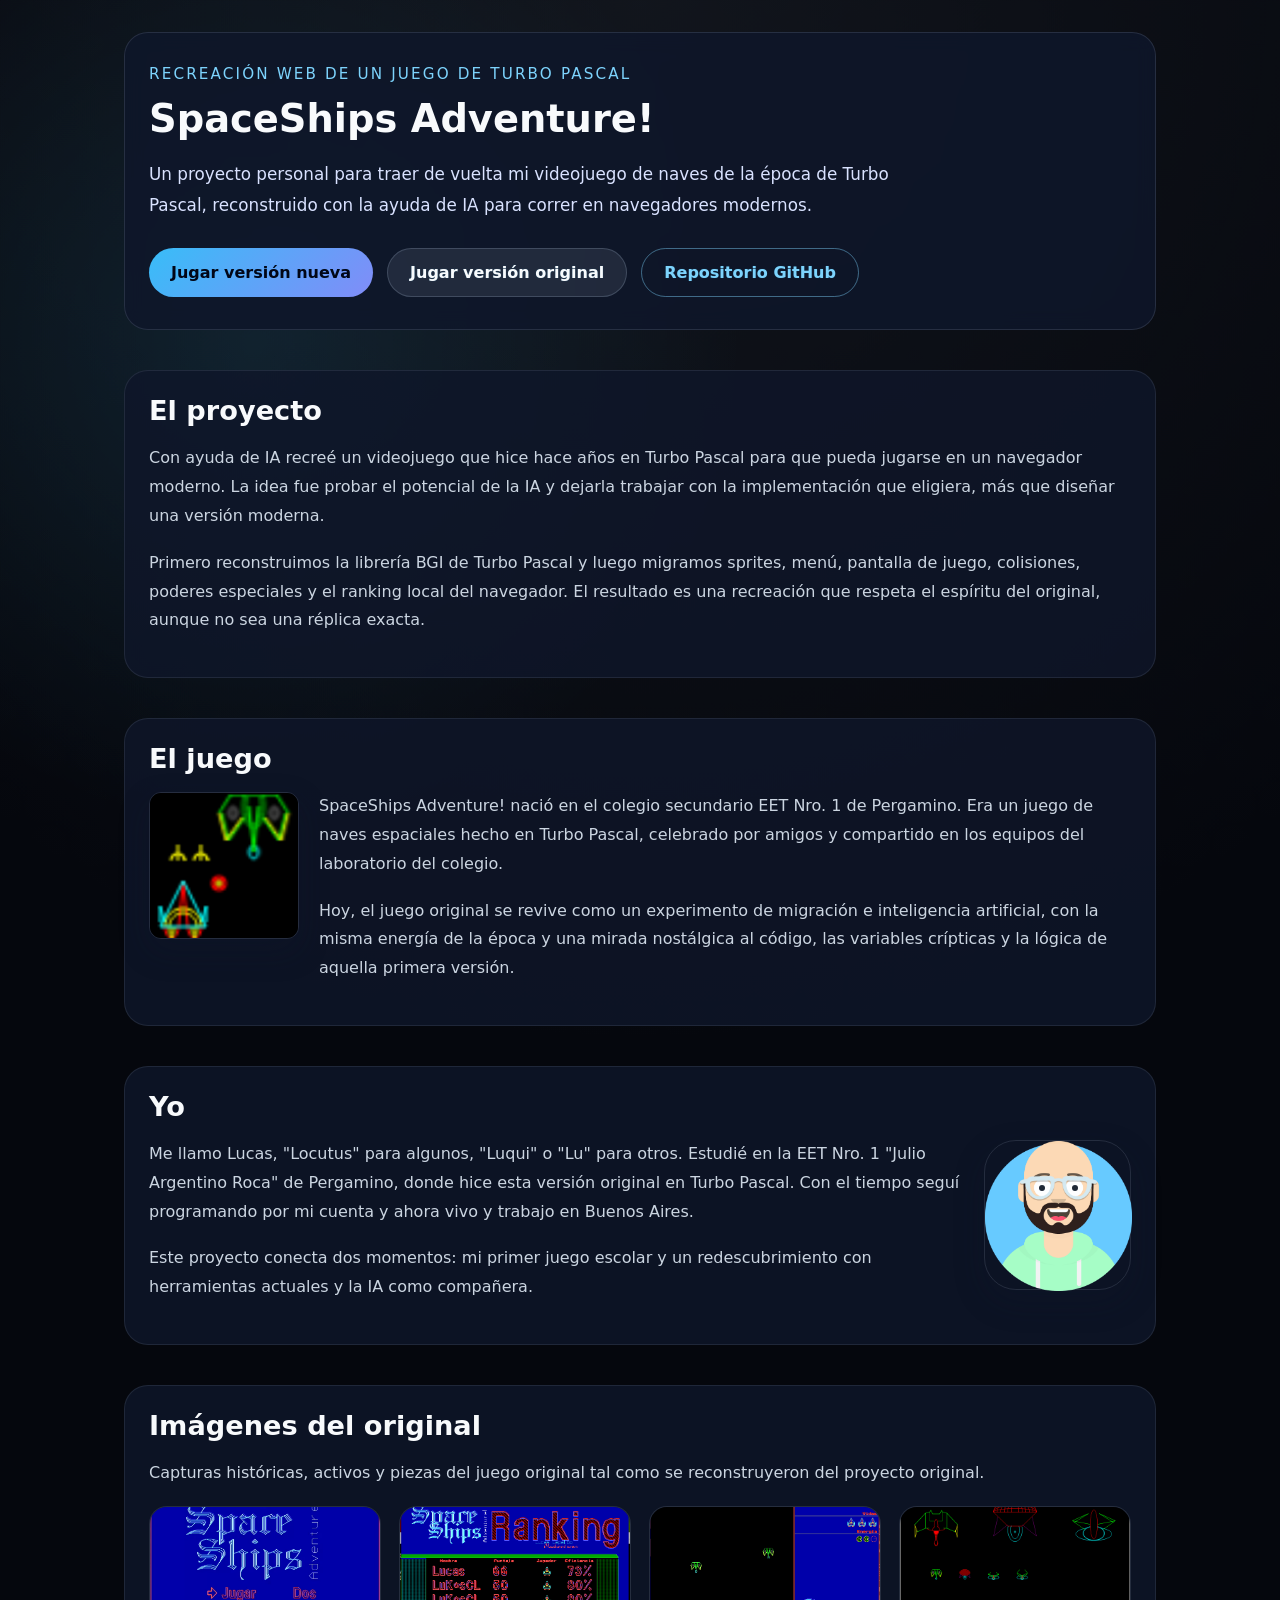
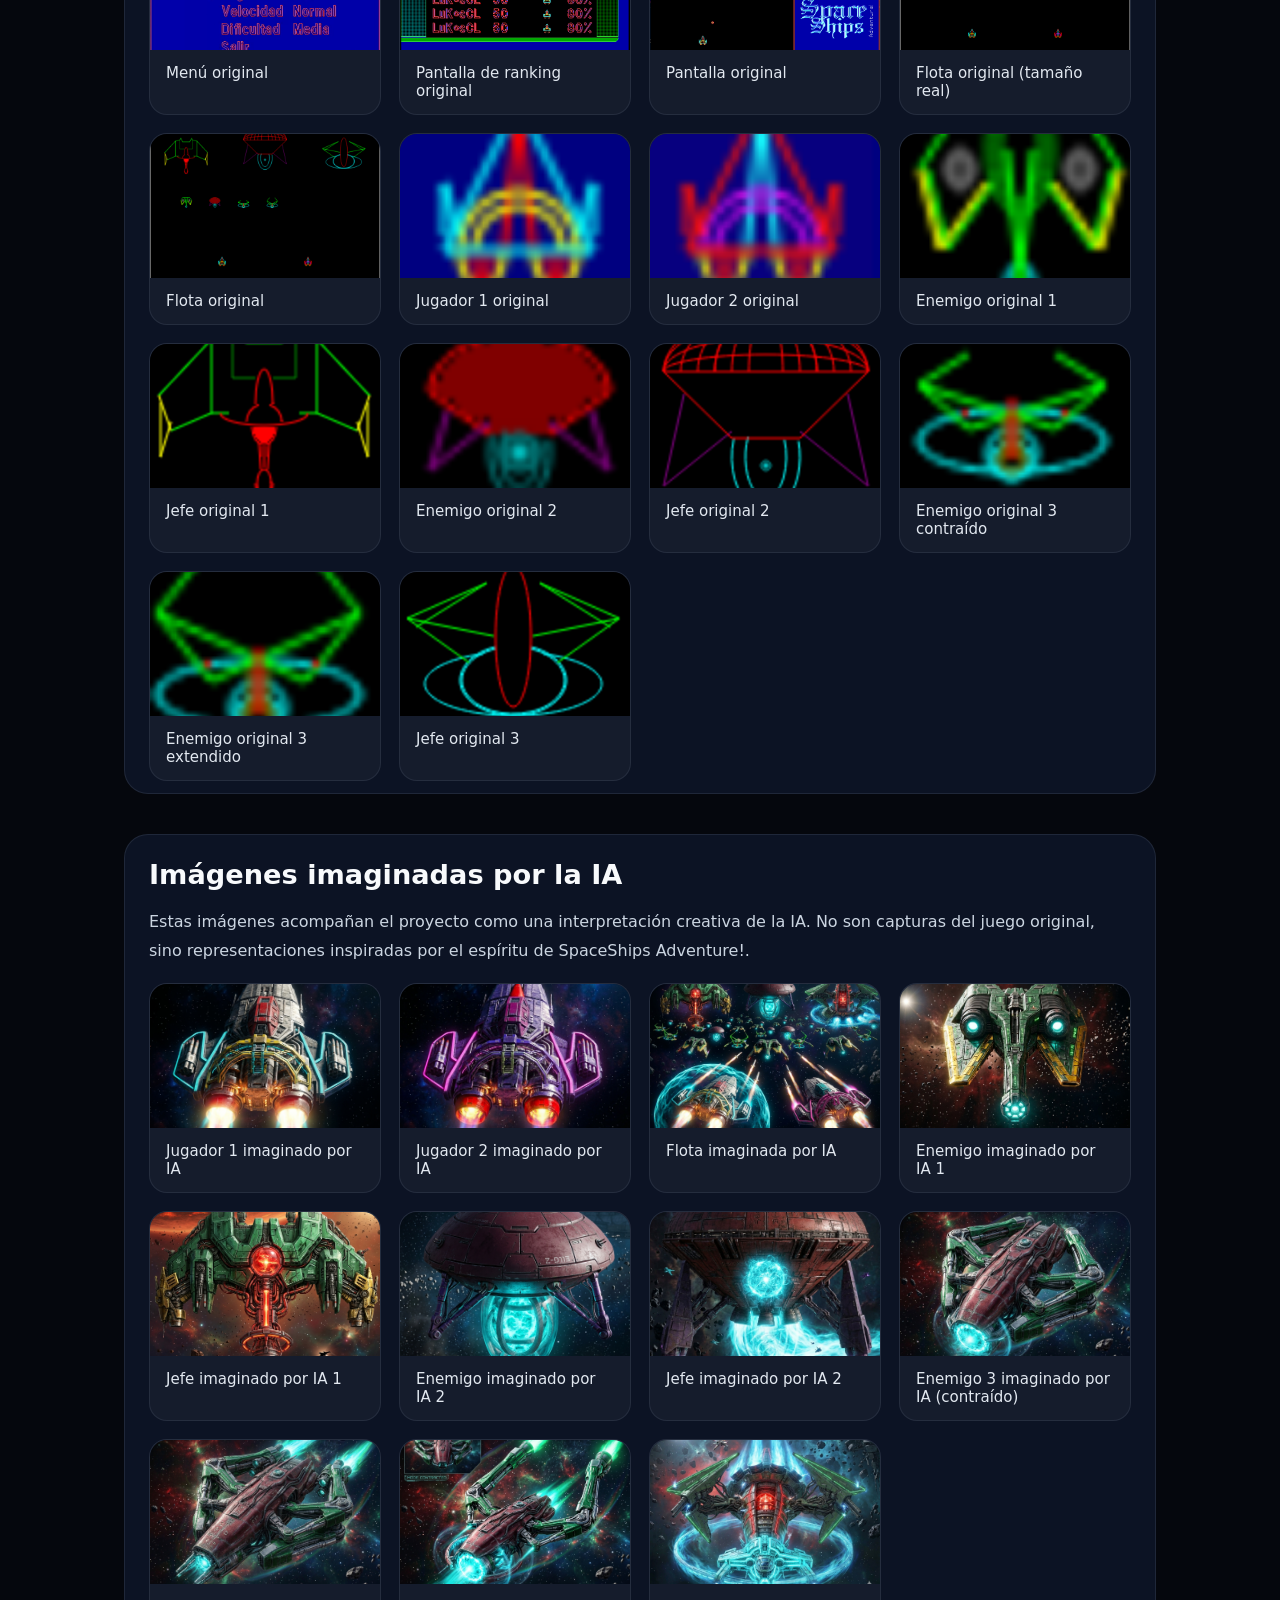
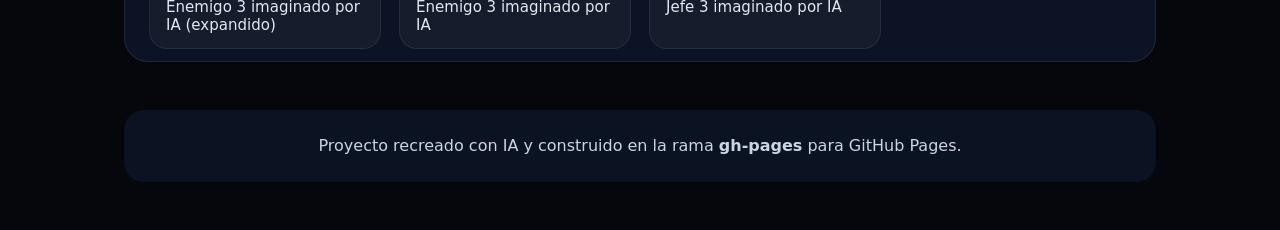
==== index.html @ 3a96caa3 "Agregué una imagen "el-juego.png". Muestrala junto a la sección "El juego" de la página, con templat" ====
<!DOCTYPE html>
<html lang="es">
<head>
  <meta charset="UTF-8">
  <meta name="viewport" content="width=device-width, initial-scale=1.0">
  <title>SpaceShips Adventure! — Proyecto recreado con IA</title>
  <link rel="icon" type="image/x-icon" href="favicon.ico">
  <link rel="stylesheet" href="site.css">
</head>
<body>
  <div class="page-shell">
    <header class="hero">
      <p class="eyebrow">Recreación web de un juego de Turbo Pascal</p>
      <h1>SpaceShips Adventure!</h1>
      <p class="lede">Un proyecto personal para traer de vuelta mi videojuego de naves de la época de Turbo Pascal, reconstruido con la ayuda de IA para correr en navegadores modernos.</p>
      <div class="actions">
        <a class="button primary" href="game.html">Jugar versión nueva</a>
        <a class="button secondary" href="original.html">Jugar versión original</a>
        <a class="button outline" href="https://github.com/lcapalbo/spaceships" target="_blank" rel="noreferrer">Repositorio GitHub</a>
      </div>
    </header>

    <main>
      <section>
        <h2>El proyecto</h2>
        <p>Con ayuda de IA recreé un videojuego que hice hace años en Turbo Pascal para que pueda jugarse en un navegador moderno. La idea fue probar el potencial de la IA y dejarla trabajar con la implementación que eligiera, más que diseñar una versión moderna.</p>
        <p>Primero reconstruimos la librería BGI de Turbo Pascal y luego migramos sprites, menú, pantalla de juego, colisiones, poderes especiales y el ranking local del navegador. El resultado es una recreación que respeta el espíritu del original, aunque no sea una réplica exacta.</p>
      </section>

      <section class="the-game-section">
        <h2>El juego</h2>
        <div class="game-inner">
          <div class="game-image-wrapper" role="img" aria-label="Imagen del juego">
            <img class="game-image" src="el-juego.png" alt="Imagen del juego SpaceShips Adventure!">
          </div>
          <div>
            <p>SpaceShips Adventure! nació en el colegio secundario EET Nro. 1 de Pergamino. Era un juego de naves espaciales hecho en Turbo Pascal, celebrado por amigos y compartido en los equipos del laboratorio del colegio.</p>
            <p>Hoy, el juego original se revive como un experimento de migración e inteligencia artificial, con la misma energía de la época y una mirada nostálgica al código, las variables crípticas y la lógica de aquella primera versión.</p>
          </div>
        </div>
      </section>

      <section class="about-me-section">
        <h2>Yo</h2>
        <div class="about-me-inner">
          <div>
            <p>Me llamo Lucas, "Locutus" para algunos, "Luqui" o "Lu" para otros. Estudié en la EET Nro. 1 "Julio Argentino Roca" de Pergamino, donde hice esta versión original en Turbo Pascal. Con el tiempo seguí programando por mi cuenta y ahora vivo y trabajo en Buenos Aires.</p>
            <p>Este proyecto conecta dos momentos: mi primer juego escolar y un redescubrimiento con herramientas actuales y la IA como compañera.</p>
          </div>
          <div class="about-me-avatar-wrapper" role="img" aria-label="Avatar de Lucas">
            <img class="about-me-avatar" src="my-avataaars.png" alt="Avatar de Lucas">
            <div class="avatar-eye left-eye"><span class="avatar-pupil"></span></div>
            <div class="avatar-eye right-eye"><span class="avatar-pupil"></span></div>
          </div>
        </div>
      </section>

      <section class="gallery-section">
        <h2>Imágenes del original</h2>
        <p>Capturas históricas, activos y piezas del juego original tal como se reconstruyeron del proyecto original.</p>
        <div class="gallery">
          <figure>
            <img src="original_art/000%20menu.png" alt="Menú original">
            <figcaption>Menú original</figcaption>
          </figure>
          <figure>
            <img src="original_art/000%20ranking.png" alt="Ranking original">
            <figcaption>Pantalla de ranking original</figcaption>
          </figure>
          <figure>
            <img src="original_art/000%20screen1.png" alt="Pantalla original">
            <figcaption>Pantalla original</figcaption>
          </figure>
          <figure>
            <img src="original_art/010%20all-ships-original-size.png" alt="Flota original tamaño real">
            <figcaption>Flota original (tamaño real)</figcaption>
          </figure>
          <figure>
            <img src="original_art/011%20all-ships.png" alt="Flota original">
            <figcaption>Flota original</figcaption>
          </figure>
          <figure>
            <img src="original_art/020%20player1.png" alt="Jugador 1 original">
            <figcaption>Jugador 1 original</figcaption>
          </figure>
          <figure>
            <img src="original_art/030%20player2.png" alt="Jugador 2 original">
            <figcaption>Jugador 2 original</figcaption>
          </figure>
          <figure>
            <img src="original_art/040%20enemy1.png" alt="Enemigo original 1">
            <figcaption>Enemigo original 1</figcaption>
          </figure>
          <figure>
            <img src="original_art/050%20enemy-boss1.png" alt="Jefe original 1">
            <figcaption>Jefe original 1</figcaption>
          </figure>
          <figure>
            <img src="original_art/060%20enemy2.png" alt="Enemigo original 2">
            <figcaption>Enemigo original 2</figcaption>
          </figure>
          <figure>
            <img src="original_art/070%20enemy-boss2.png" alt="Jefe original 2">
            <figcaption>Jefe original 2</figcaption>
          </figure>
          <figure>
            <img src="original_art/080%20enemy3-collapsed.png" alt="Enemigo original 3 contraído">
            <figcaption>Enemigo original 3 contraído</figcaption>
          </figure>
          <figure>
            <img src="original_art/090%20enemy3-extended.png" alt="Enemigo original 3 extendido">
            <figcaption>Enemigo original 3 extendido</figcaption>
          </figure>
          <figure>
            <img src="original_art/100%20enemy-boss3.png" alt="Jefe original 3">
            <figcaption>Jefe original 3</figcaption>
          </figure>
        </div>
      </section>

      <section class="gallery-section">
        <h2>Imágenes imaginadas por la IA</h2>
        <p>Estas imágenes acompañan el proyecto como una interpretación creativa de la IA. No son capturas del juego original, sino representaciones inspiradas por el espíritu de SpaceShips Adventure!.</p>
        <div class="gallery">
          <figure>
            <img src="new_art/010%20player1.png" alt="Jugador 1 imaginado por IA">
            <figcaption>Jugador 1 imaginado por IA</figcaption>
          </figure>
          <figure>
            <img src="new_art/020%20player2.png" alt="Jugador 2 imaginado por IA">
            <figcaption>Jugador 2 imaginado por IA</figcaption>
          </figure>
          <figure>
            <img src="new_art/100%20flota.png" alt="Flota imaginada por IA">
            <figcaption>Flota imaginada por IA</figcaption>
          </figure>
          <figure>
            <img src="new_art/030%20enemy1.png" alt="Enemigo imaginado por IA 1">
            <figcaption>Enemigo imaginado por IA 1</figcaption>
          </figure>
          <figure>
            <img src="new_art/040%20enemy-boss-1.png" alt="Jefe imaginado por IA 1">
            <figcaption>Jefe imaginado por IA 1</figcaption>
          </figure>
          <figure>
            <img src="new_art/050%20enemy2.png" alt="Enemigo imaginado por IA 2">
            <figcaption>Enemigo imaginado por IA 2</figcaption>
          </figure>
          <figure>
            <img src="new_art/060%20enemy-boss-2.png" alt="Jefe imaginado por IA 2">
            <figcaption>Jefe imaginado por IA 2</figcaption>
          </figure>
          <figure>
            <img src="new_art/070%20enemy3-contracted.png" alt="Enemigo 3 imaginado por IA (contraído)">
            <figcaption>Enemigo 3 imaginado por IA (contraído)</figcaption>
          </figure>
          <figure>
            <img src="new_art/071%20enemy3-expanded.png" alt="Enemigo 3 imaginado por IA (expandido)">
            <figcaption>Enemigo 3 imaginado por IA (expandido)</figcaption>
          </figure>
          <figure>
            <img src="new_art/072%20enemy3.png" alt="Enemigo 3 imaginado por IA">
            <figcaption>Enemigo 3 imaginado por IA</figcaption>
          </figure>
          <figure>
            <img src="new_art/080%20enemy-boss-3.png" alt="Jefe 3 imaginado por IA">
            <figcaption>Jefe 3 imaginado por IA</figcaption>
          </figure>
        </div>
      </section>
    </main>

    <footer>
      <p>Proyecto recreado con IA y construido en la rama <strong>gh-pages</strong> para GitHub Pages.</p>
    </footer>
  </div>

  <div id="imagePopupOverlay" class="image-popup-overlay hidden" hidden>
    <div class="image-popup-content">
      <button id="imagePopupClose" class="image-popup-close" aria-label="Cerrar imagen">×</button>
      <img id="imagePopupImg" class="image-popup-img" src="" alt="">
      <p id="imagePopupCaption" class="image-popup-caption"></p>
    </div>
  </div>

  <script>
    document.addEventListener('DOMContentLoaded', function () {
      const overlay = document.getElementById('imagePopupOverlay');
      const popupImg = document.getElementById('imagePopupImg');
      const caption = document.getElementById('imagePopupCaption');
      const closeBtn = document.getElementById('imagePopupClose');

      function openImage(src, alt) {
        popupImg.src = src;
        popupImg.alt = alt;
        caption.textContent = alt || '';
        overlay.hidden = false;
        overlay.classList.remove('hidden');
      }

      function closeImage() {
        overlay.hidden = true;
        overlay.classList.add('hidden');
        popupImg.src = '';
      }

      document.querySelectorAll('.gallery figure img').forEach((img) => {
        img.addEventListener('click', () => openImage(img.src, img.alt));
      });

      overlay.addEventListener('click', (event) => {
        if (event.target === overlay || event.target === closeBtn) {
          closeImage();
        }
      });

      document.addEventListener('keydown', (event) => {
        if (event.key === 'Escape' && !overlay.hidden) {
          closeImage();
        }
      });

      const avatarWrapper = document.querySelector('.about-me-avatar-wrapper');
      const pupils = document.querySelectorAll('.avatar-pupil');

      if (avatarWrapper && pupils.length === 2) {
        const maxOffset = 6;

        document.addEventListener('mousemove', (event) => {
          const rect = avatarWrapper.getBoundingClientRect();
          const centerX = rect.left + rect.width / 2;
          const centerY = rect.top + rect.height / 2;
          const deltaX = event.clientX - centerX;
          const deltaY = event.clientY - centerY;
          const angle = Math.atan2(deltaY, deltaX);
          const distance = Math.min(maxOffset, Math.hypot(deltaX, deltaY) / 12);
          const offsetX = Math.cos(angle) * distance;
          const offsetY = Math.sin(angle) * distance;

          pupils.forEach((pupil) => {
            pupil.style.transform = `translate(${offsetX}px, ${offsetY}px)`;
          });
        });
      }
    });
  </script>
</body>
</html>
---- site.css ----
/* Estilos del sitio principal */
:root {
  color-scheme: dark;
  font-family: Inter, system-ui, -apple-system, BlinkMacSystemFont, "Segoe UI", sans-serif;
  background: #07090f;
  color: #eef2ff;
}

* {
  box-sizing: border-box;
}

body {
  margin: 0;
  min-height: 100vh;
  background: radial-gradient(circle at top, rgba(75, 85, 99, 0.18), transparent 30%),
              radial-gradient(circle at 20% 10%, rgba(56, 189, 248, 0.12), transparent 15%),
              #05070d;
  color: #f8fafc;
}

.page-shell {
  max-width: 1080px;
  margin: 0 auto;
  padding: 32px 24px 48px;
}

.hero {
  padding: 32px 24px;
  border: 1px solid rgba(148, 163, 184, 0.18);
  border-radius: 24px;
  background: rgba(15, 23, 42, 0.86);
  backdrop-filter: blur(10px);
}

.hero.small {
  padding: 24px;
}

.eyebrow {
  margin: 0 0 16px;
  font-size: 0.95rem;
  color: #7dd3fc;
  letter-spacing: 0.14em;
  text-transform: uppercase;
}

h1 {
  margin: 0;
  font-size: clamp(2.4rem, 2.2vw, 3.6rem);
  line-height: 1.03;
}

.lede {
  max-width: 760px;
  margin: 20px 0 0;
  font-size: 1.05rem;
  line-height: 1.9;
  color: #d9e2ff;
}

a {
  color: #38bdf8;
  font-weight: 600;
  text-decoration: underline;
  text-underline-offset: 4px;
  text-decoration-thickness: 2px;
  text-shadow: 0 0 1px rgba(56, 189, 248, 0.35);
  transition: color 0.18s ease, text-shadow 0.18s ease, transform 0.18s ease;
}

a:hover,
button:hover a,
.button:hover {
  color: #7dd3fc;
  text-shadow: 0 0 12px rgba(56, 189, 248, 0.4);
  transform: translateY(-1px);
}

.actions {
  display: flex;
  flex-wrap: wrap;
  gap: 14px;
  margin-top: 26px;
}

.button {
  display: inline-flex;
  align-items: center;
  justify-content: center;
  padding: 14px 22px;
  border-radius: 999px;
  text-decoration: none;
  font-weight: 600;
  transition: transform 0.18s ease, background-color 0.18s ease, color 0.18s ease;
}

.w-full {
  width: 100%;
}

.button:hover {
  transform: translateY(-1px);
}

.primary {
  background: linear-gradient(135deg, #38bdf8, #818cf8);
  color: #020617;
}

.secondary {
  background: rgba(148, 163, 184, 0.14);
  color: #f8fafc;
  border: 1px solid rgba(148, 163, 184, 0.28);
}

.outline {
  background: transparent;
  color: #7dd3fc;
  border: 1px solid rgba(125, 211, 252, 0.45);
}

.button.small {
  padding: 10px 16px;
  font-size: 0.9rem;
}

main {
  margin-top: 40px;
}

section {
  margin-top: 40px;
  padding: 24px;
  border-radius: 24px;
  background: rgba(15, 23, 42, 0.82);
  border: 1px solid rgba(148, 163, 184, 0.14);
}

section h2 {
  margin: 0 0 18px;
  font-size: 1.7rem;
}

section p,
section li,
footer p {
  margin: 0 0 18px;
  font-size: 1rem;
  line-height: 1.8;
  color: #cbd5e1;
}

section ul {
  padding-left: 20px;
  color: #cbd5e1;
}

section li {
  margin-bottom: 10px;
}

.about-me-section .about-me-inner {
  display: flex;
  align-items: flex-start;
  gap: 20px;
  flex-wrap: wrap;
}

.about-me-section .about-me-avatar {
  height: 150px;
  width: 147px;
  object-fit: fill;
}

.about-me-section .about-me-avatar-wrapper {
  position: relative;
  width: 147px;
  height: 150px;
  flex-shrink: 0;
  border-radius: 32px;
  border: 1px solid rgba(148, 163, 184, 0.18);
  box-shadow: 0 12px 30px rgba(15, 23, 42, 0.25);
}

.about-me-avatar-wrapper .avatar-eye {
  position: absolute;
  width: 16px;
  height: 16px;
  border-radius: 50%;
  display: grid;
  place-items: center;
  overflow: hidden;
}

.about-me-avatar-wrapper .avatar-pupil {
  width: 6px;
  height: 6px;
  border-radius: 50%;
  background: #1f2937;
  transform: translate(0, 0);
  transition: transform 0.05s ease;
}

.about-me-avatar-wrapper .left-eye {
  top: 39px;
  left: 49px;
}

.about-me-avatar-wrapper .right-eye {
  top: 39px;
  left: 82px;
}

.about-me-section .about-me-inner > div:not(.about-me-avatar-wrapper) {
  min-width: 220px;
  flex: 1;
}

.the-game-section .game-inner {
  display: flex;
  align-items: flex-start;
  gap: 20px;
  flex-wrap: wrap;
}

.the-game-section .game-image {
  height: 147px;
  width: 150px;
  object-fit: cover;
}

.the-game-section .game-image-wrapper {
  position: relative;
  width: 150px;
  height: 147px;
  flex-shrink: 0;
  border-radius: 12px;
  border: 1px solid rgba(148, 163, 184, 0.18);
  box-shadow: 0 12px 30px rgba(15, 23, 42, 0.25);
  overflow: hidden;
}

.the-game-section .game-inner > div:not(.game-image-wrapper) {
  min-width: 220px;
  flex: 1;
}

.gallery-section {
  padding-bottom: 12px;
}

.gallery {
  display: grid;
  grid-template-columns: repeat(auto-fit, minmax(220px, 1fr));
  gap: 18px;
}

figure {
  margin: 0;
  background: rgba(255, 255, 255, 0.04);
  border: 1px solid rgba(148, 163, 184, 0.12);
  border-radius: 18px;
  overflow: hidden;
}

figure img {
  width: 100%;
  display: block;
  aspect-ratio: 16 / 10;
  object-fit: cover;
  cursor: zoom-in;
}

figcaption {
  padding: 14px 16px;
  font-size: 0.94rem;
  color: #e2e8f0;
}

.gallery figure {
  transition: transform 0.2s ease, border-color 0.2s ease;
}

.gallery figure:hover {
  transform: translateY(-2px);
  border-color: rgba(148, 163, 184, 0.32);
}

.image-popup-overlay {
  position: fixed;
  inset: 0;
  display: grid;
  place-items: center;
  background: rgba(15, 23, 42, 0.92);
  padding: 20px;
  z-index: 9999;
}

.image-popup-overlay.hidden {
  display: none;
}

.image-popup-content {
  position: relative;
  max-width: 95vw;
  max-height: 95vh;
  width: min(1100px, 100%);
}

.image-popup-img {
  width: 100%;
  height: auto;
  max-height: 85vh;
  border-radius: 18px;
  box-shadow: 0 24px 80px rgba(0, 0, 0, 0.44);
  display: block;
}

.image-popup-caption {
  margin: 12px 0 0;
  color: #e2e8f0;
  text-align: center;
  font-size: 0.98rem;
}

.image-popup-close {
  position: absolute;
  top: -12px;
  right: -12px;
  width: 40px;
  height: 40px;
  border: none;
  border-radius: 50%;
  background: rgba(15, 23, 42, 0.96);
  color: #e2e8f0;
  font-size: 1.35rem;
  cursor: pointer;
  box-shadow: 0 8px 20px rgba(0, 0, 0, 0.45);
}

footer {
  margin-top: 48px;
  padding: 22px 24px;
  border-radius: 20px;
  background: rgba(15, 23, 42, 0.72);
  text-align: center;
}

footer p {
  margin: 0;
}

code {
  color: #bae6fd;
  background: rgba(148, 163, 184, 0.12);
  padding: 2px 6px;
  border-radius: 8px;
  font-size: 0.98rem;
}

.emulator-section {
  margin-top: 24px;
}

.emulator-card {
  display: grid;
  gap: 18px;
  padding: 20px;
  border-radius: 24px;
  background: rgba(8, 16, 28, 0.95);
  border: 1px solid rgba(148, 163, 184, 0.18);
}

.dosbox {
  min-height: 500px;
  border-radius: 18px;
  background: #05070d;
  border: 1px solid rgba(148, 163, 184, 0.18);
  display: grid;
  place-items: center;
  color: #9ca3af;
  padding: 18px;
}

.note {
  margin: 0;
  color: #cbd5e1;
}

@media (max-width: 720px) {
  .page-shell {
    padding: 20px 16px 36px;
  }

  .hero,
  section {
    padding: 22px;
  }

  .actions {
    flex-direction: column;
    align-items: stretch;
  }
}

/* Estilos para la sección del juego */
.game-section {
  display: flex;
  justify-content: center;
  background: rgba(8, 16, 28, 0.95) !important;
  border: none !important;
  padding: 12px !important;
}

.game-container {
  display: flex;
  justify-content: center;
  width: 100%;
}

.game-display {
  position: relative;
  max-width: 100%;
  aspect-ratio: 4 / 3;
  display: inline-flex;
  justify-content: center;
}

.game-maximize-btn {
  position: absolute;
  top: 12px;
  right: -64px;
  z-index: 2;
  min-width: 48px;
  min-height: 48px;
  display: inline-flex;
  align-items: center;
  justify-content: center;
  padding: 0 10px;
  font-size: 1rem;
  border-radius: 999px;
}

.game-maximize-btn:hover,
.game-maximize-btn:focus {
  transform: scale(1.1);
}

#gameCanvas {
  display: block;
  border-radius: 16px;
  box-shadow: 0 18px 50px rgba(0, 0, 0, 0.4);
}

.game-container:fullscreen,
.game-container:-webkit-full-screen,
.game-container:-moz-full-screen {
  display: grid;
  place-items: center;
  background: #000;
  width: min(100vw, calc(100vh * 4 / 3));
  height: min(100vh, calc(100vw * 3 / 4));
  aspect-ratio: 4 / 3;
}
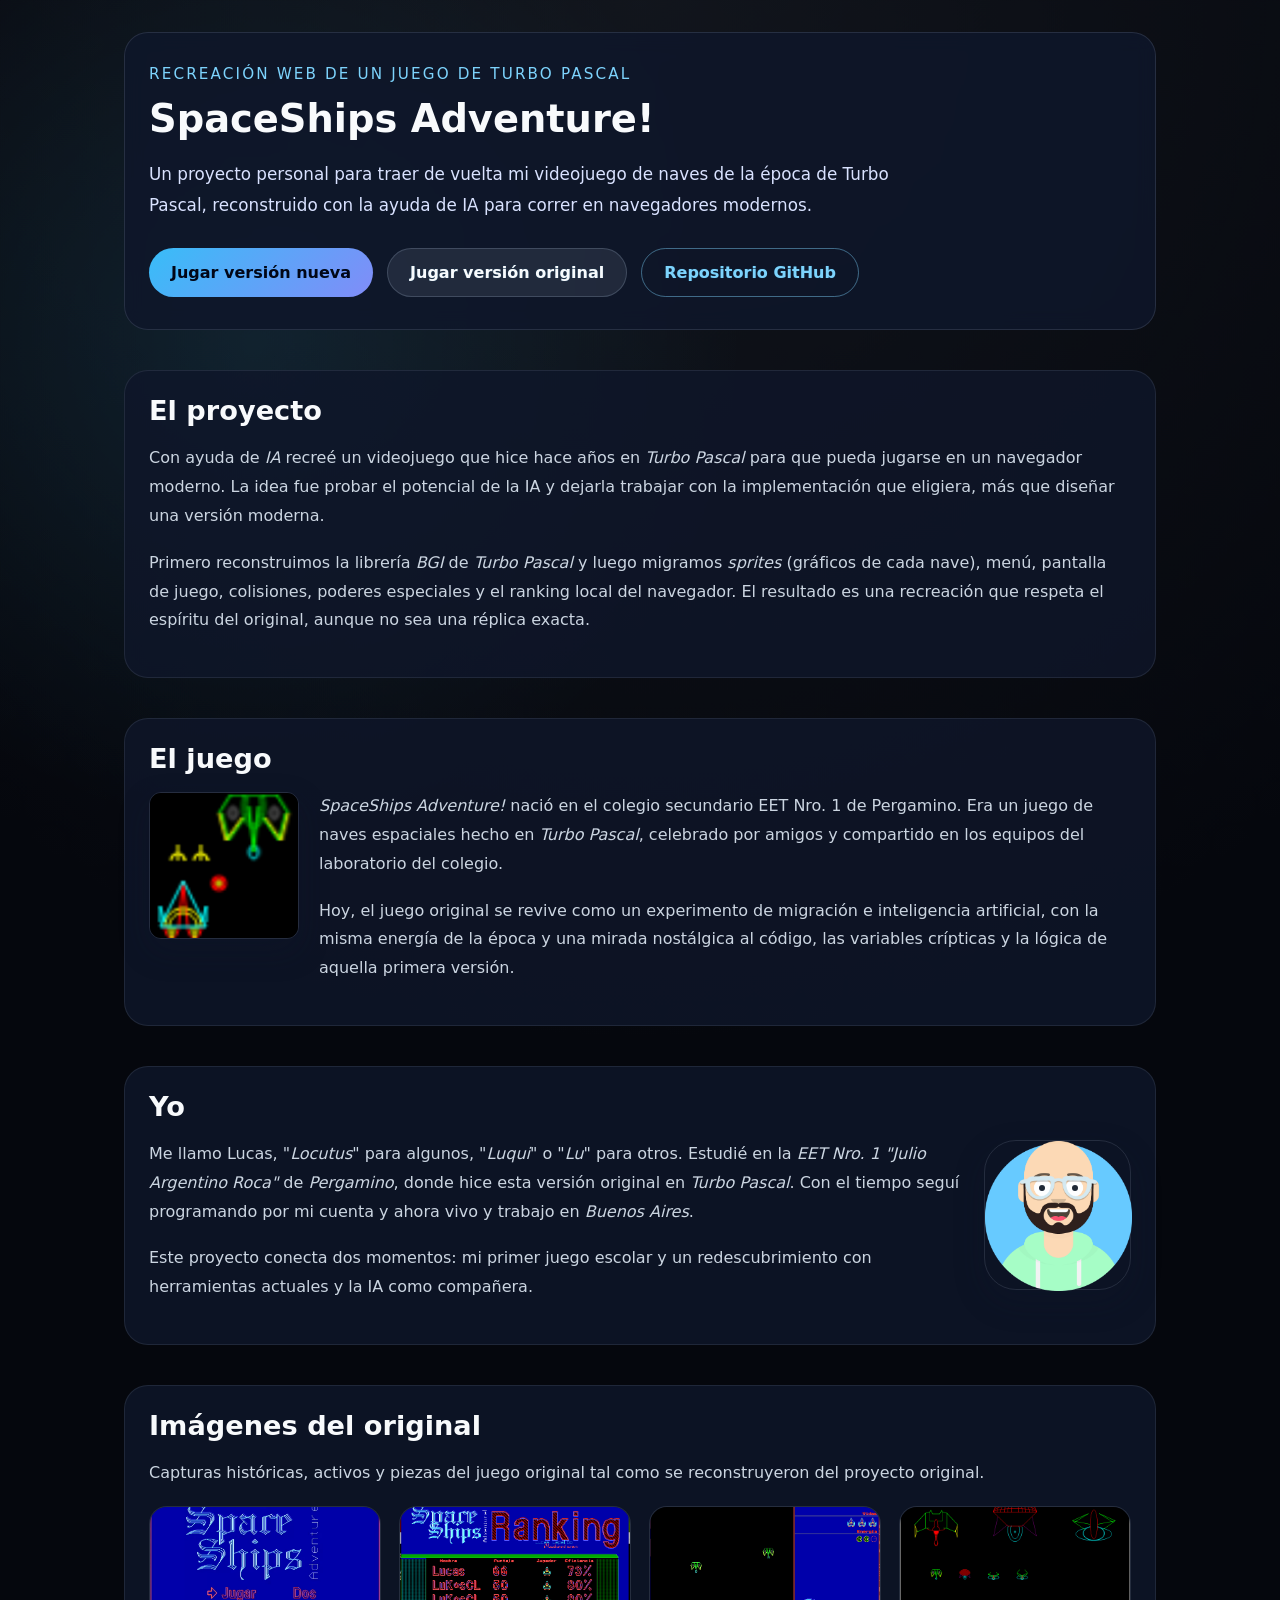
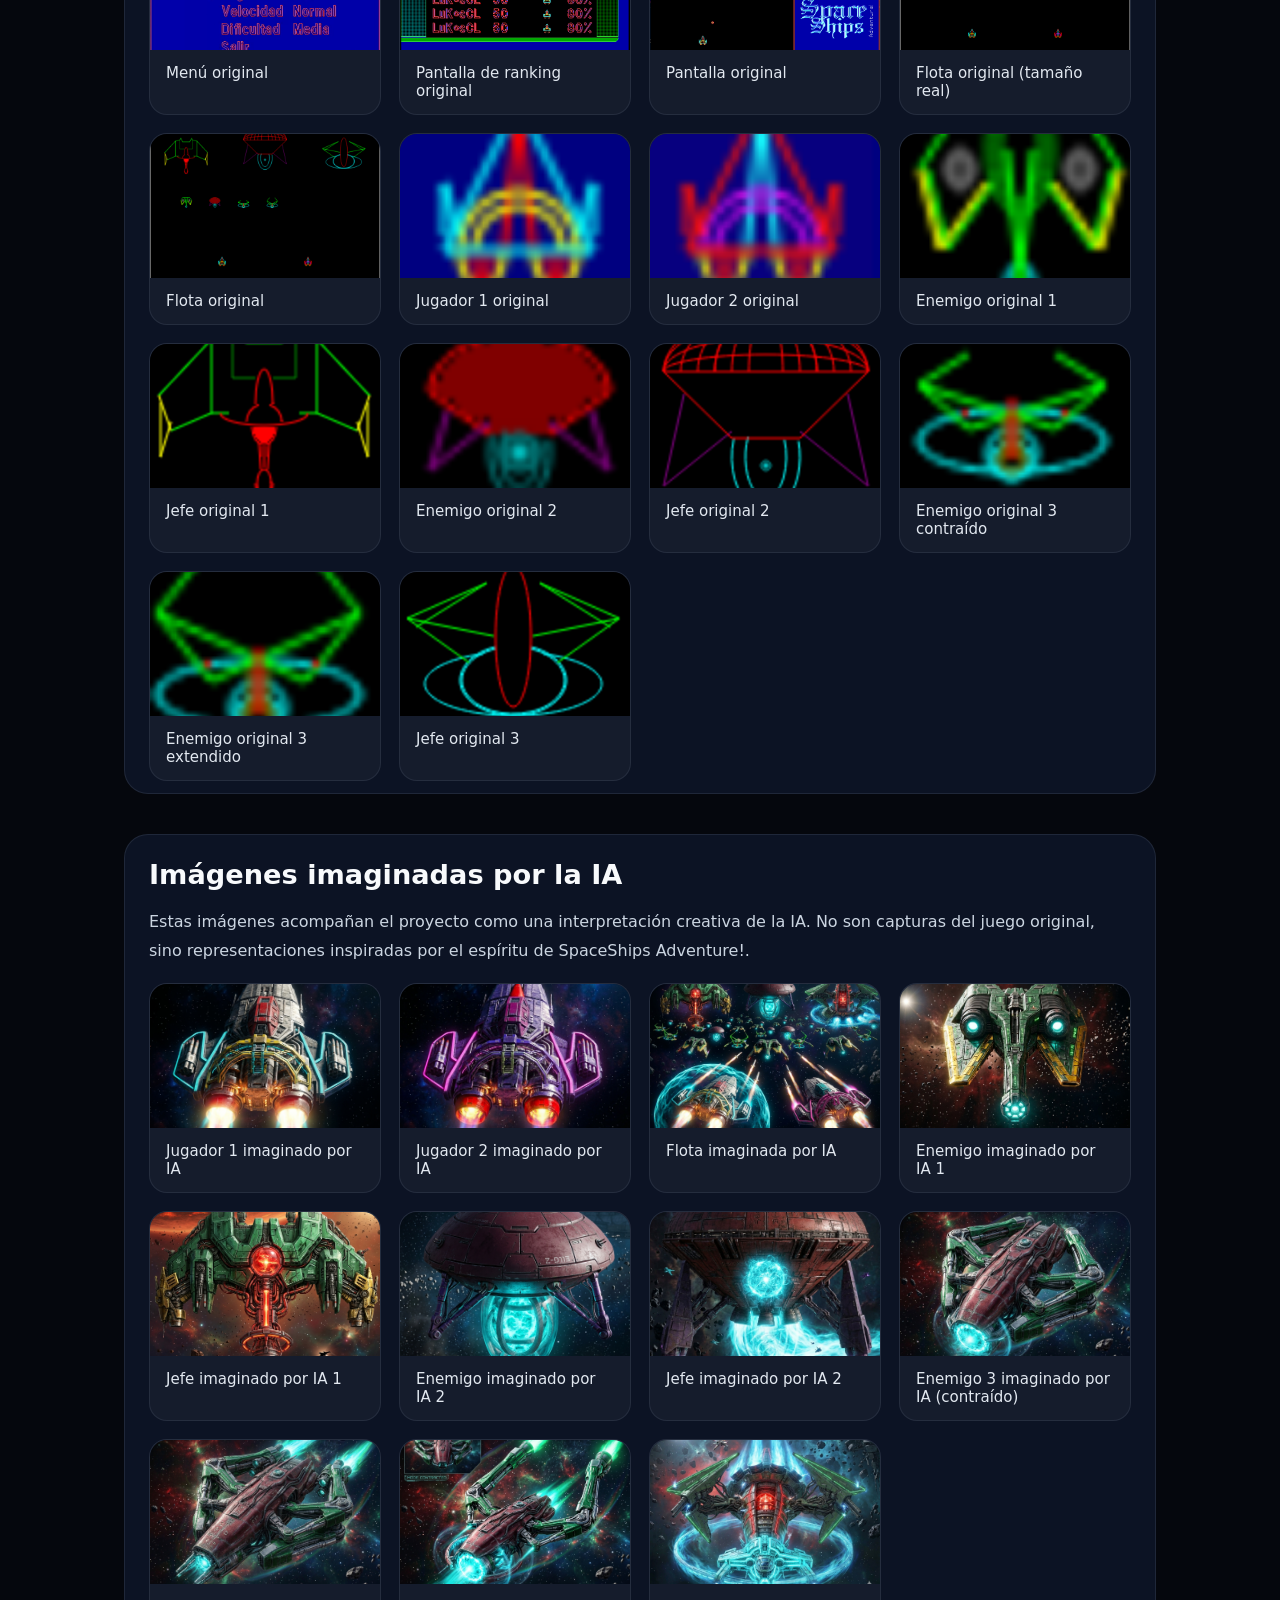
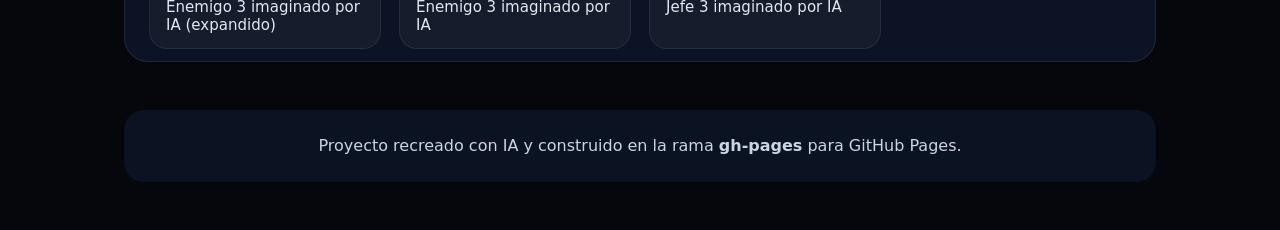
==== commit 42b9d329: "Mejoras de formato al texto de pag. principal" ====
--- a/index.html
+++ b/index.html
@@ -23,8 +23,8 @@
     <main>
       <section>
         <h2>El proyecto</h2>
-        <p>Con ayuda de IA recreé un videojuego que hice hace años en Turbo Pascal para que pueda jugarse en un navegador moderno. La idea fue probar el potencial de la IA y dejarla trabajar con la implementación que eligiera, más que diseñar una versión moderna.</p>
-        <p>Primero reconstruimos la librería BGI de Turbo Pascal y luego migramos sprites, menú, pantalla de juego, colisiones, poderes especiales y el ranking local del navegador. El resultado es una recreación que respeta el espíritu del original, aunque no sea una réplica exacta.</p>
+        <p>Con ayuda de <em>IA</em> recreé un videojuego que hice hace años en <em>Turbo Pascal</em> para que pueda jugarse en un navegador moderno. La idea fue probar el potencial de la IA y dejarla trabajar con la implementación que eligiera, más que diseñar una versión moderna.</p>
+        <p>Primero reconstruimos la librería <em>BGI</em> de <em>Turbo Pascal</em> y luego migramos <em>sprites</em> (gráficos de cada nave), menú, pantalla de juego, colisiones, poderes especiales y el ranking local del navegador. El resultado es una recreación que respeta el espíritu del original, aunque no sea una réplica exacta.</p>
       </section>
 
       <section class="the-game-section">
@@ -34,7 +34,7 @@
             <img class="game-image" src="el-juego.png" alt="Imagen del juego SpaceShips Adventure!">
           </div>
           <div>
-            <p>SpaceShips Adventure! nació en el colegio secundario EET Nro. 1 de Pergamino. Era un juego de naves espaciales hecho en Turbo Pascal, celebrado por amigos y compartido en los equipos del laboratorio del colegio.</p>
+            <p><em>SpaceShips Adventure!</em>  nació en el colegio secundario EET Nro. 1 de Pergamino. Era un juego de naves espaciales hecho en <em>Turbo Pascal</em>, celebrado por amigos y compartido en los equipos del laboratorio del colegio.</p>
             <p>Hoy, el juego original se revive como un experimento de migración e inteligencia artificial, con la misma energía de la época y una mirada nostálgica al código, las variables crípticas y la lógica de aquella primera versión.</p>
           </div>
         </div>
@@ -44,7 +44,7 @@
         <h2>Yo</h2>
         <div class="about-me-inner">
           <div>
-            <p>Me llamo Lucas, "Locutus" para algunos, "Luqui" o "Lu" para otros. Estudié en la EET Nro. 1 "Julio Argentino Roca" de Pergamino, donde hice esta versión original en Turbo Pascal. Con el tiempo seguí programando por mi cuenta y ahora vivo y trabajo en Buenos Aires.</p>
+            <p>Me llamo Lucas, "<em>Locutus</em>" para algunos, "<em>Luqui</em>" o "<em>Lu</em>" para otros. Estudié en la <em>EET Nro. 1 "Julio Argentino Roca"</em> de <em>Pergamino</em>, donde hice esta versión original en <em>Turbo Pascal</em>. Con el tiempo seguí programando por mi cuenta y ahora vivo y trabajo en <em>Buenos Aires</em>.</p>
             <p>Este proyecto conecta dos momentos: mi primer juego escolar y un redescubrimiento con herramientas actuales y la IA como compañera.</p>
           </div>
           <div class="about-me-avatar-wrapper" role="img" aria-label="Avatar de Lucas">
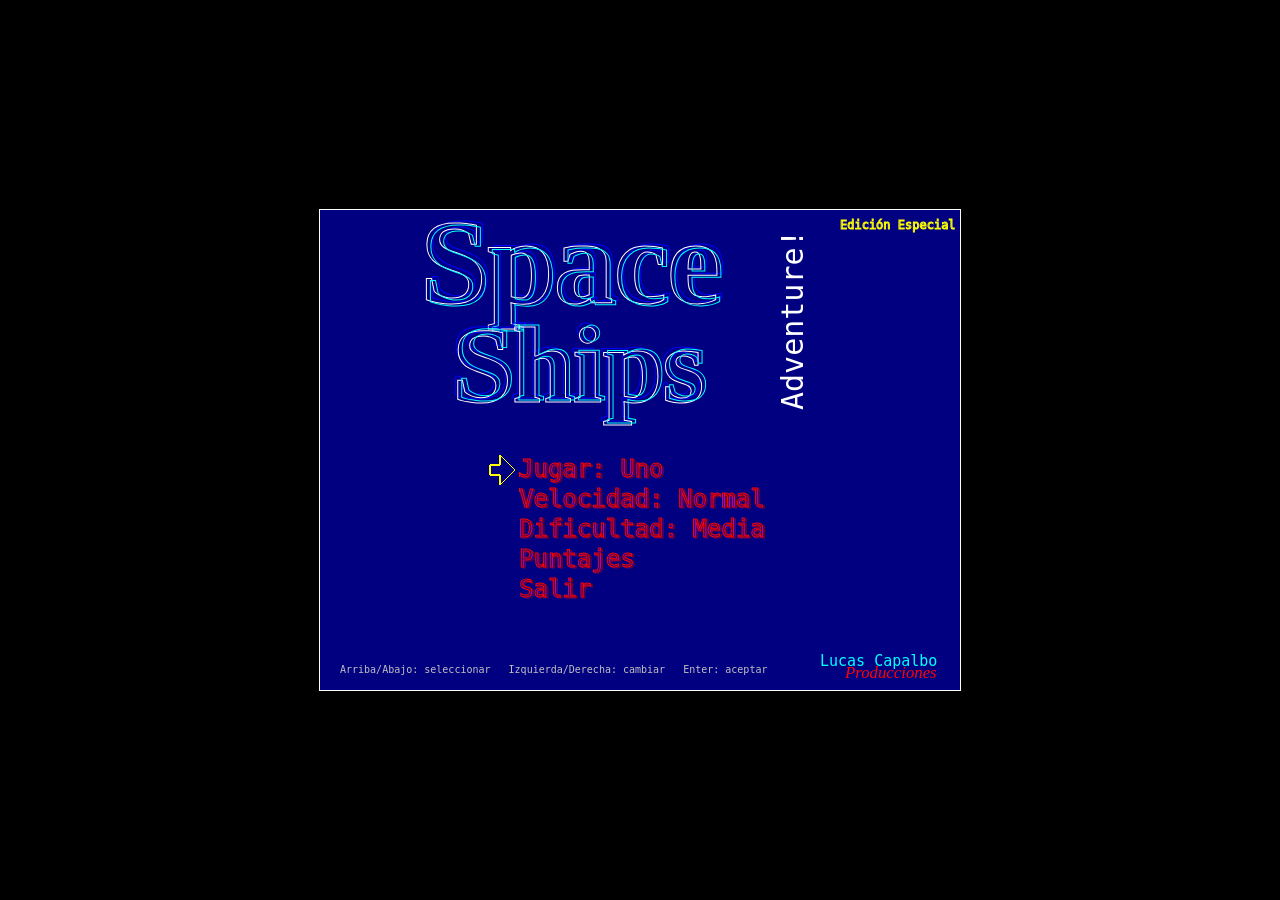
==== commit 15a93173: "Agrega una script js cuando se termina de cargar la página para ejecutar la función startGame() --- " ====
--- a/index.html
+++ b/index.html
@@ -3,245 +3,16 @@
 <head>
   <meta charset="UTF-8">
   <meta name="viewport" content="width=device-width, initial-scale=1.0">
-  <title>SpaceShips Adventure! — Proyecto recreado con IA</title>
-  <link rel="icon" type="image/x-icon" href="favicon.ico">
-  <link rel="stylesheet" href="site.css">
+  <title>SpaceShips Retro</title>
+  <link rel="stylesheet" href="style.css">
 </head>
 <body>
-  <div class="page-shell">
-    <header class="hero">
-      <p class="eyebrow">Recreación web de un juego de Turbo Pascal</p>
-      <h1>SpaceShips Adventure!</h1>
-      <p class="lede">Un proyecto personal para traer de vuelta mi videojuego de naves de la época de Turbo Pascal, reconstruido con la ayuda de IA para correr en navegadores modernos.</p>
-      <div class="actions">
-        <a class="button primary" href="game.html">Jugar versión nueva</a>
-        <a class="button secondary" href="original.html">Jugar versión original</a>
-        <a class="button outline" href="https://github.com/lcapalbo/spaceships" target="_blank" rel="noreferrer">Repositorio GitHub</a>
-      </div>
-    </header>
-
-    <main>
-      <section>
-        <h2>El proyecto</h2>
-        <p>Con ayuda de <em>IA</em> recreé un videojuego que hice hace años en <em>Turbo Pascal</em> para que pueda jugarse en un navegador moderno. La idea fue probar el potencial de la IA y dejarla trabajar con la implementación que eligiera, más que diseñar una versión moderna.</p>
-        <p>Primero reconstruimos la librería <em>BGI</em> de <em>Turbo Pascal</em> y luego migramos <em>sprites</em> (gráficos de cada nave), menú, pantalla de juego, colisiones, poderes especiales y el ranking local del navegador. El resultado es una recreación que respeta el espíritu del original, aunque no sea una réplica exacta.</p>
-      </section>
-
-      <section class="the-game-section">
-        <h2>El juego</h2>
-        <div class="game-inner">
-          <div class="game-image-wrapper" role="img" aria-label="Imagen del juego">
-            <img class="game-image" src="el-juego.png" alt="Imagen del juego SpaceShips Adventure!">
-          </div>
-          <div>
-            <p><em>SpaceShips Adventure!</em>  nació en el colegio secundario EET Nro. 1 de Pergamino. Era un juego de naves espaciales hecho en <em>Turbo Pascal</em>, celebrado por amigos y compartido en los equipos del laboratorio del colegio.</p>
-            <p>Hoy, el juego original se revive como un experimento de migración e inteligencia artificial, con la misma energía de la época y una mirada nostálgica al código, las variables crípticas y la lógica de aquella primera versión.</p>
-          </div>
-        </div>
-      </section>
-
-      <section class="about-me-section">
-        <h2>Yo</h2>
-        <div class="about-me-inner">
-          <div>
-            <p>Me llamo Lucas, "<em>Locutus</em>" para algunos, "<em>Luqui</em>" o "<em>Lu</em>" para otros. Estudié en la <em>EET Nro. 1 "Julio Argentino Roca"</em> de <em>Pergamino</em>, donde hice esta versión original en <em>Turbo Pascal</em>. Con el tiempo seguí programando por mi cuenta y ahora vivo y trabajo en <em>Buenos Aires</em>.</p>
-            <p>Este proyecto conecta dos momentos: mi primer juego escolar y un redescubrimiento con herramientas actuales y la IA como compañera.</p>
-          </div>
-          <div class="about-me-avatar-wrapper" role="img" aria-label="Avatar de Lucas">
-            <img class="about-me-avatar" src="my-avataaars.png" alt="Avatar de Lucas">
-            <div class="avatar-eye left-eye"><span class="avatar-pupil"></span></div>
-            <div class="avatar-eye right-eye"><span class="avatar-pupil"></span></div>
-          </div>
-        </div>
-      </section>
-
-      <section class="gallery-section">
-        <h2>Imágenes del original</h2>
-        <p>Capturas históricas, activos y piezas del juego original tal como se reconstruyeron del proyecto original.</p>
-        <div class="gallery">
-          <figure>
-            <img src="original_art/000%20menu.png" alt="Menú original">
-            <figcaption>Menú original</figcaption>
-          </figure>
-          <figure>
-            <img src="original_art/000%20ranking.png" alt="Ranking original">
-            <figcaption>Pantalla de ranking original</figcaption>
-          </figure>
-          <figure>
-            <img src="original_art/000%20screen1.png" alt="Pantalla original">
-            <figcaption>Pantalla original</figcaption>
-          </figure>
-          <figure>
-            <img src="original_art/010%20all-ships-original-size.png" alt="Flota original tamaño real">
-            <figcaption>Flota original (tamaño real)</figcaption>
-          </figure>
-          <figure>
-            <img src="original_art/011%20all-ships.png" alt="Flota original">
-            <figcaption>Flota original</figcaption>
-          </figure>
-          <figure>
-            <img src="original_art/020%20player1.png" alt="Jugador 1 original">
-            <figcaption>Jugador 1 original</figcaption>
-          </figure>
-          <figure>
-            <img src="original_art/030%20player2.png" alt="Jugador 2 original">
-            <figcaption>Jugador 2 original</figcaption>
-          </figure>
-          <figure>
-            <img src="original_art/040%20enemy1.png" alt="Enemigo original 1">
-            <figcaption>Enemigo original 1</figcaption>
-          </figure>
-          <figure>
-            <img src="original_art/050%20enemy-boss1.png" alt="Jefe original 1">
-            <figcaption>Jefe original 1</figcaption>
-          </figure>
-          <figure>
-            <img src="original_art/060%20enemy2.png" alt="Enemigo original 2">
-            <figcaption>Enemigo original 2</figcaption>
-          </figure>
-          <figure>
-            <img src="original_art/070%20enemy-boss2.png" alt="Jefe original 2">
-            <figcaption>Jefe original 2</figcaption>
-          </figure>
-          <figure>
-            <img src="original_art/080%20enemy3-collapsed.png" alt="Enemigo original 3 contraído">
-            <figcaption>Enemigo original 3 contraído</figcaption>
-          </figure>
-          <figure>
-            <img src="original_art/090%20enemy3-extended.png" alt="Enemigo original 3 extendido">
-            <figcaption>Enemigo original 3 extendido</figcaption>
-          </figure>
-          <figure>
-            <img src="original_art/100%20enemy-boss3.png" alt="Jefe original 3">
-            <figcaption>Jefe original 3</figcaption>
-          </figure>
-        </div>
-      </section>
-
-      <section class="gallery-section">
-        <h2>Imágenes imaginadas por la IA</h2>
-        <p>Estas imágenes acompañan el proyecto como una interpretación creativa de la IA. No son capturas del juego original, sino representaciones inspiradas por el espíritu de SpaceShips Adventure!.</p>
-        <div class="gallery">
-          <figure>
-            <img src="new_art/010%20player1.png" alt="Jugador 1 imaginado por IA">
-            <figcaption>Jugador 1 imaginado por IA</figcaption>
-          </figure>
-          <figure>
-            <img src="new_art/020%20player2.png" alt="Jugador 2 imaginado por IA">
-            <figcaption>Jugador 2 imaginado por IA</figcaption>
-          </figure>
-          <figure>
-            <img src="new_art/100%20flota.png" alt="Flota imaginada por IA">
-            <figcaption>Flota imaginada por IA</figcaption>
-          </figure>
-          <figure>
-            <img src="new_art/030%20enemy1.png" alt="Enemigo imaginado por IA 1">
-            <figcaption>Enemigo imaginado por IA 1</figcaption>
-          </figure>
-          <figure>
-            <img src="new_art/040%20enemy-boss-1.png" alt="Jefe imaginado por IA 1">
-            <figcaption>Jefe imaginado por IA 1</figcaption>
-          </figure>
-          <figure>
-            <img src="new_art/050%20enemy2.png" alt="Enemigo imaginado por IA 2">
-            <figcaption>Enemigo imaginado por IA 2</figcaption>
-          </figure>
-          <figure>
-            <img src="new_art/060%20enemy-boss-2.png" alt="Jefe imaginado por IA 2">
-            <figcaption>Jefe imaginado por IA 2</figcaption>
-          </figure>
-          <figure>
-            <img src="new_art/070%20enemy3-contracted.png" alt="Enemigo 3 imaginado por IA (contraído)">
-            <figcaption>Enemigo 3 imaginado por IA (contraído)</figcaption>
-          </figure>
-          <figure>
-            <img src="new_art/071%20enemy3-expanded.png" alt="Enemigo 3 imaginado por IA (expandido)">
-            <figcaption>Enemigo 3 imaginado por IA (expandido)</figcaption>
-          </figure>
-          <figure>
-            <img src="new_art/072%20enemy3.png" alt="Enemigo 3 imaginado por IA">
-            <figcaption>Enemigo 3 imaginado por IA</figcaption>
-          </figure>
-          <figure>
-            <img src="new_art/080%20enemy-boss-3.png" alt="Jefe 3 imaginado por IA">
-            <figcaption>Jefe 3 imaginado por IA</figcaption>
-          </figure>
-        </div>
-      </section>
-    </main>
-
-    <footer>
-      <p>Proyecto recreado con IA y construido en la rama <strong>gh-pages</strong> para GitHub Pages.</p>
-    </footer>
-  </div>
-
-  <div id="imagePopupOverlay" class="image-popup-overlay hidden" hidden>
-    <div class="image-popup-content">
-      <button id="imagePopupClose" class="image-popup-close" aria-label="Cerrar imagen">×</button>
-      <img id="imagePopupImg" class="image-popup-img" src="" alt="">
-      <p id="imagePopupCaption" class="image-popup-caption"></p>
-    </div>
-  </div>
-
+  <canvas id="gameCanvas" width="640" height="480"></canvas>
+  <script src="renderer.js"></script>
+  <script src="game.js"></script>
   <script>
-    document.addEventListener('DOMContentLoaded', function () {
-      const overlay = document.getElementById('imagePopupOverlay');
-      const popupImg = document.getElementById('imagePopupImg');
-      const caption = document.getElementById('imagePopupCaption');
-      const closeBtn = document.getElementById('imagePopupClose');
-
-      function openImage(src, alt) {
-        popupImg.src = src;
-        popupImg.alt = alt;
-        caption.textContent = alt || '';
-        overlay.hidden = false;
-        overlay.classList.remove('hidden');
-      }
-
-      function closeImage() {
-        overlay.hidden = true;
-        overlay.classList.add('hidden');
-        popupImg.src = '';
-      }
-
-      document.querySelectorAll('.gallery figure img').forEach((img) => {
-        img.addEventListener('click', () => openImage(img.src, img.alt));
-      });
-
-      overlay.addEventListener('click', (event) => {
-        if (event.target === overlay || event.target === closeBtn) {
-          closeImage();
-        }
-      });
-
-      document.addEventListener('keydown', (event) => {
-        if (event.key === 'Escape' && !overlay.hidden) {
-          closeImage();
-        }
-      });
-
-      const avatarWrapper = document.querySelector('.about-me-avatar-wrapper');
-      const pupils = document.querySelectorAll('.avatar-pupil');
-
-      if (avatarWrapper && pupils.length === 2) {
-        const maxOffset = 6;
-
-        document.addEventListener('mousemove', (event) => {
-          const rect = avatarWrapper.getBoundingClientRect();
-          const centerX = rect.left + rect.width / 2;
-          const centerY = rect.top + rect.height / 2;
-          const deltaX = event.clientX - centerX;
-          const deltaY = event.clientY - centerY;
-          const angle = Math.atan2(deltaY, deltaX);
-          const distance = Math.min(maxOffset, Math.hypot(deltaX, deltaY) / 12);
-          const offsetX = Math.cos(angle) * distance;
-          const offsetY = Math.sin(angle) * distance;
-
-          pupils.forEach((pupil) => {
-            pupil.style.transform = `translate(${offsetX}px, ${offsetY}px)`;
-          });
-        });
-      }
+    window.addEventListener('load', function () {
+      startGame();
     });
   </script>
 </body>
--- a/style.css
+++ b/style.css
@@ -0,0 +1,20 @@
+* {
+  margin: 0;
+  padding: 0;
+  box-sizing: border-box;
+}
+
+html, body {
+  width: 100%;
+  height: 100%;
+  background-color: black;
+  color: white;
+  display: flex;
+  align-items: center;
+  justify-content: center;
+}
+
+#gameCanvas {
+  background-color: black;
+  border: 1px solid white;
+}
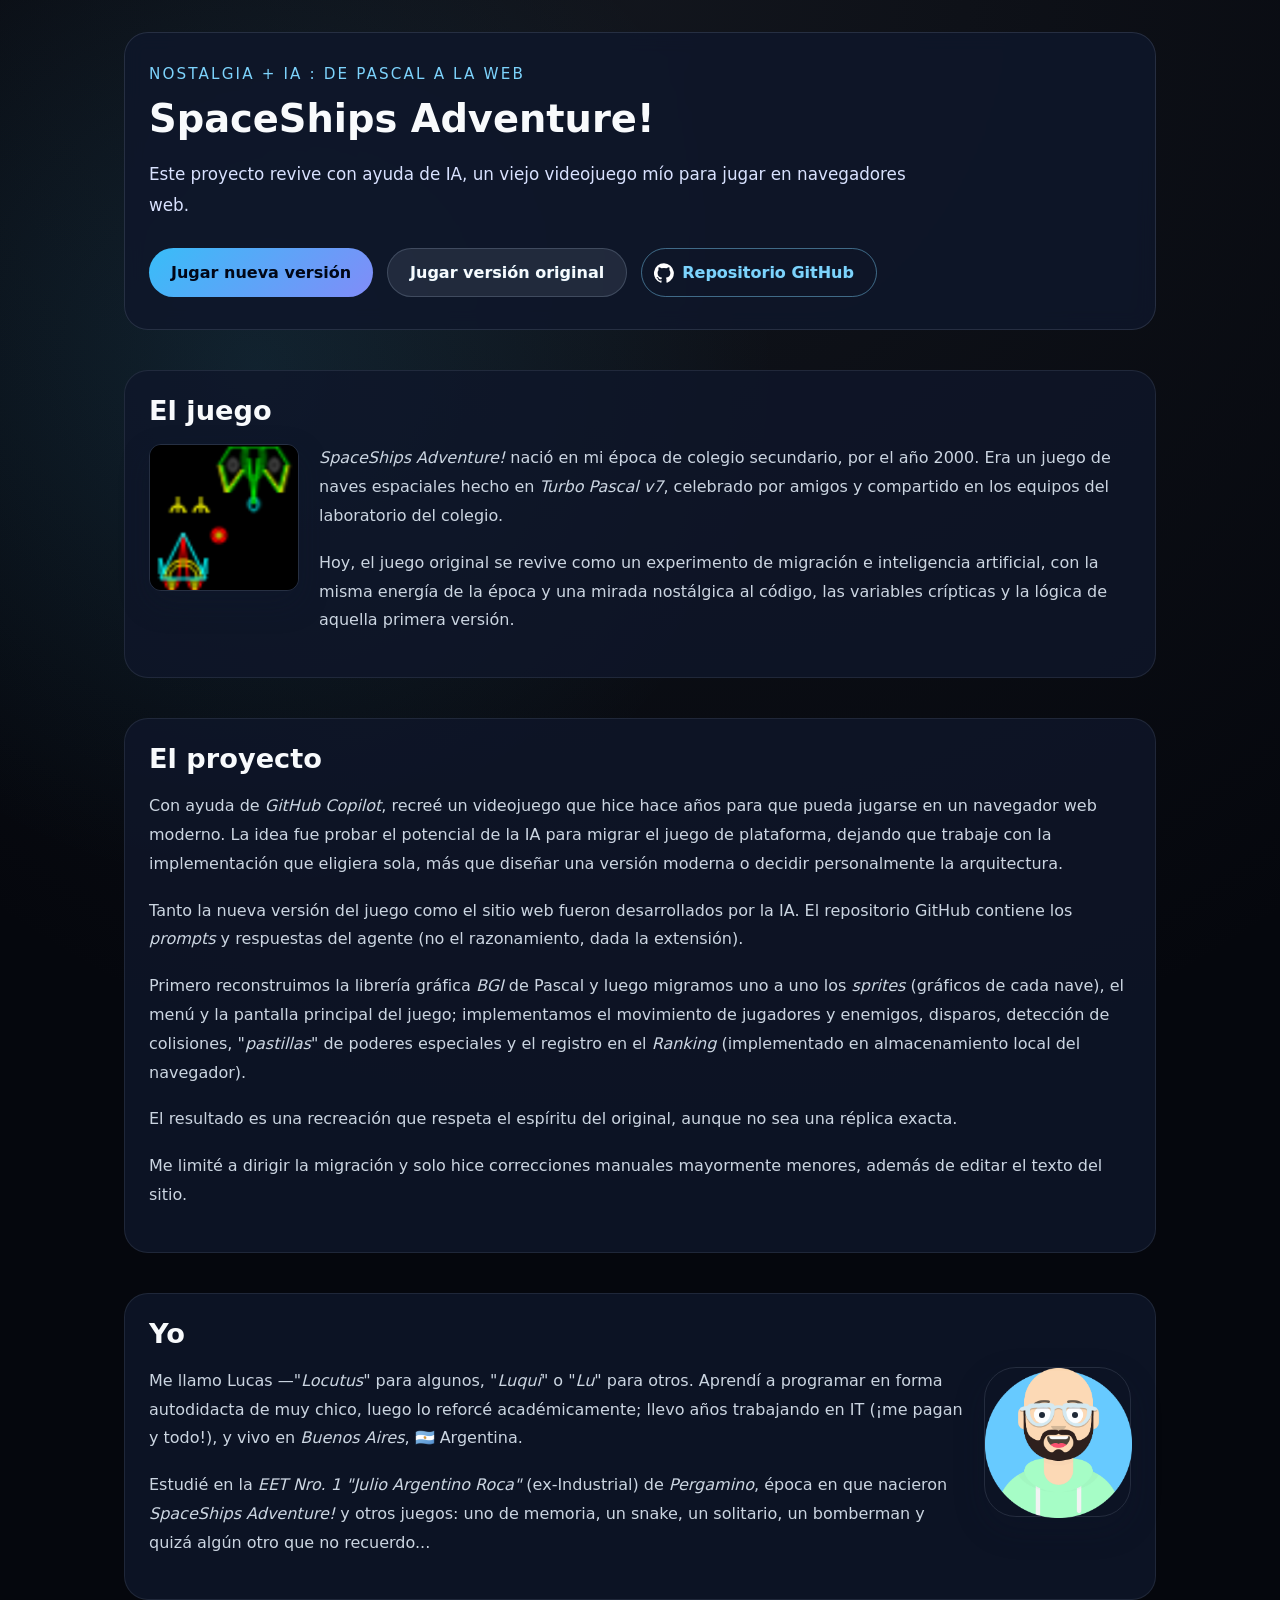
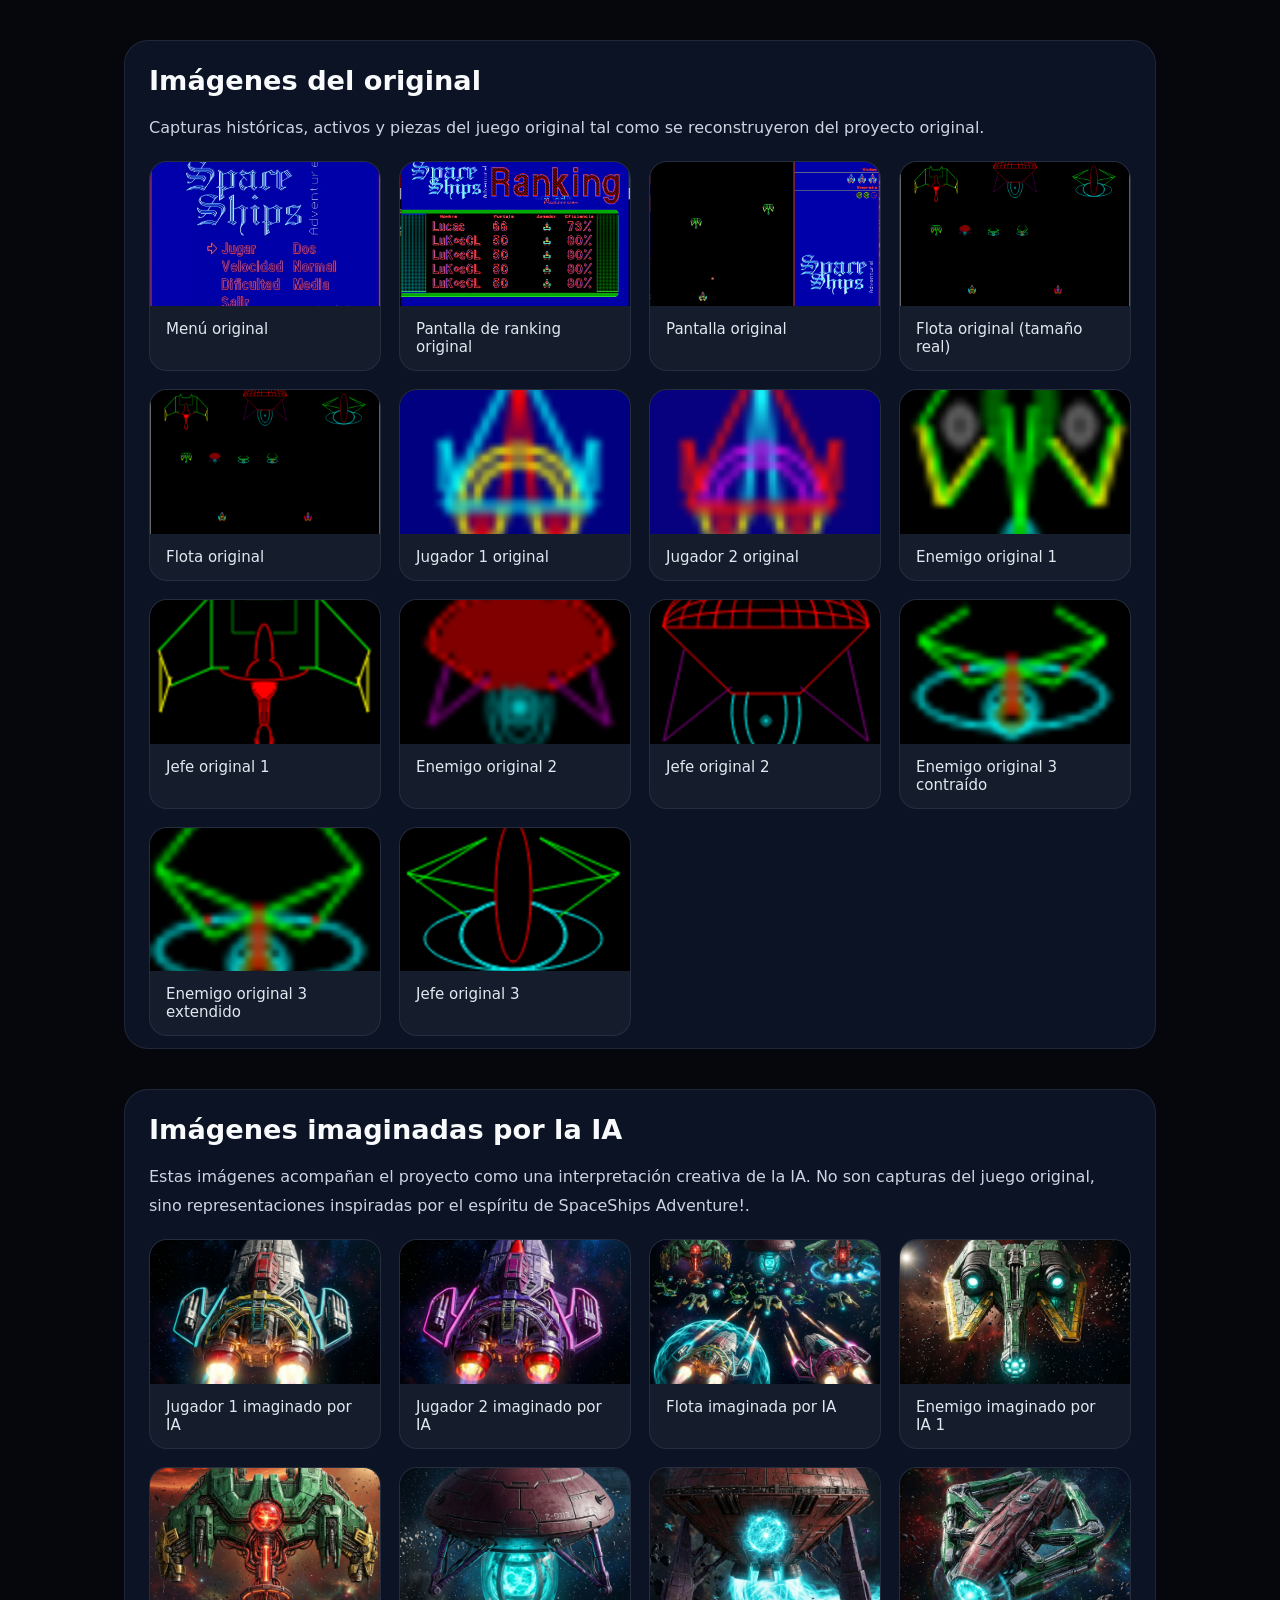
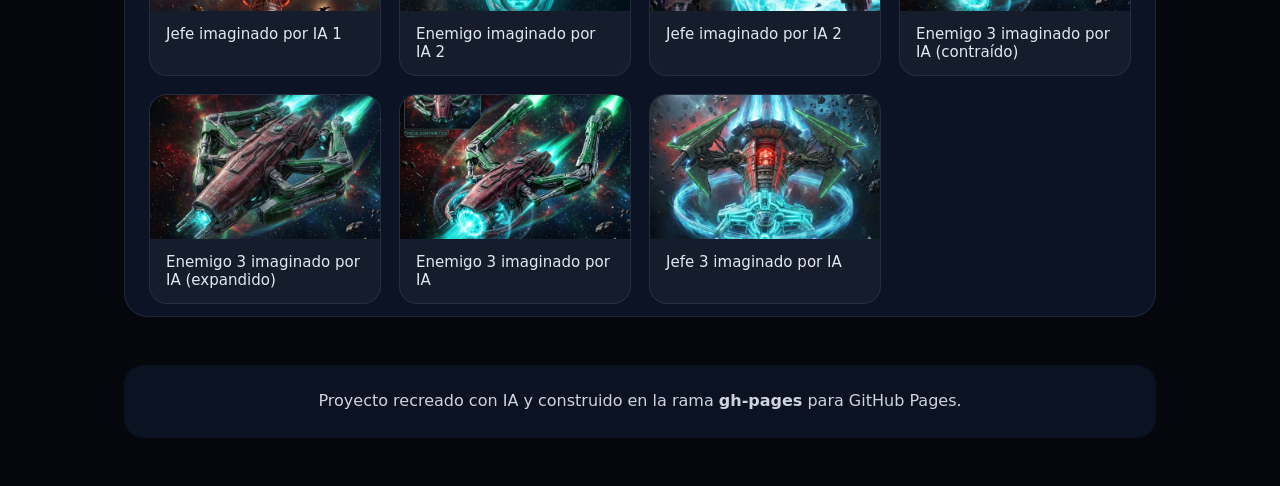
==== commit 948e4aa0: "Manual: Edito textos del sitio. Para el botón github con icono, pedí a duck.ai: en el maquetado html" ====
--- a/index.html
+++ b/index.html
@@ -1,19 +1,275 @@
 <!DOCTYPE html>
 <html lang="es">
+
 <head>
   <meta charset="UTF-8">
   <meta name="viewport" content="width=device-width, initial-scale=1.0">
-  <title>SpaceShips Retro</title>
-  <link rel="stylesheet" href="style.css">
+  <title>SpaceShips Adventure! — Proyecto recreado con IA</title>
+  <link rel="icon" type="image/x-icon" href="favicon.ico">
+  <link rel="stylesheet" href="site.css">
 </head>
+
 <body>
-  <canvas id="gameCanvas" width="640" height="480"></canvas>
-  <script src="renderer.js"></script>
-  <script src="game.js"></script>
+  <div class="page-shell">
+    <header class="hero">
+      <p class="eyebrow">Nostalgia + IA : de Pascal a la web</p>
+      <h1>SpaceShips Adventure!</h1>
+      <p class="lede">Este proyecto revive con ayuda de IA, un viejo videojuego mío para jugar en navegadores web.</p>
+      <div class="actions">
+        <a class="button primary" href="game.html">Jugar nueva versión</a>
+        <a class="button secondary" href="original.html">Jugar versión original</a>
+        <a class="button outline btn-github" href="https://github.com/lcapalbo/spaceships" target="_blank"
+          rel="noreferrer">Repositorio GitHub</a>
+      </div>
+    </header>
+
+    <main>
+      <section class="the-game-section">
+        <h2>El juego</h2>
+        <div class="game-inner">
+          <div class="game-image-wrapper" role="img" aria-label="Imagen del juego">
+            <img class="game-image" src="el-juego.png" alt="Imagen del juego SpaceShips Adventure!">
+          </div>
+          <div>
+            <p><em>SpaceShips Adventure!</em> nació en mi época de colegio secundario, por el año 2000. Era un juego de
+              naves espaciales hecho en <em>Turbo Pascal v7</em>, celebrado por amigos y compartido en los equipos del
+              laboratorio del colegio.</p>
+            <p>Hoy, el juego original se revive como un experimento de migración e inteligencia artificial, con la misma
+              energía de la época y una mirada nostálgica al código, las variables crípticas y la lógica de aquella
+              primera versión.</p>
+          </div>
+        </div>
+      </section>
+
+      <section>
+        <h2>El proyecto</h2>
+        <p>Con ayuda de <em>GitHub Copilot</em>, recreé un videojuego que hice hace años para que pueda jugarse en un
+          navegador web moderno. La idea fue probar el potencial de la IA para migrar el juego de plataforma, dejando
+          que trabaje con la implementación que eligiera sola, más que diseñar una versión
+          moderna o decidir personalmente la arquitectura. </p>
+        <p>Tanto la nueva versión del juego como el sitio web fueron desarrollados por la IA. El repositorio GitHub
+          contiene los <em>prompts</em> y respuestas del agente (no el razonamiento, dada la extensión).</p>
+        <p>Primero reconstruimos la librería gráfica <em>BGI</em> de Pascal y luego migramos uno a uno los
+          <em>sprites</em> (gráficos de cada nave), el menú y la pantalla principal del juego; implementamos el
+          movimiento de jugadores y enemigos, disparos, detección de colisiones, "<em>pastillas</em>" de poderes
+          especiales y el registro en el <em>Ranking</em> (implementado en almacenamiento local del navegador).
+        </p>
+        <p>El resultado es una recreación que respeta el espíritu del original, aunque no sea una réplica exacta.</p>
+        <p>Me limité a dirigir la migración y solo hice correcciones manuales mayormente menores, además de editar el
+          texto del sitio.</p>
+      </section>
+
+      <section class="about-me-section">
+        <h2>Yo</h2>
+        <div class="about-me-inner">
+          <div>
+            <p>Me llamo Lucas —"<em>Locutus</em>" para algunos, "<em>Luqui</em>" o "<em>Lu</em>" para otros. Aprendí a
+              programar en forma autodidacta de muy chico, luego lo reforcé académicamente; llevo años trabajando en IT
+              (¡me pagan y todo!), y vivo en <em>Buenos Aires</em>, 🇦🇷 Argentina.</p>
+            <p>Estudié en la <em>EET Nro. 1 "Julio Argentino Roca"</em> (ex-Industrial) de <em>Pergamino</em>,
+              época en que nacieron <em>SpaceShips Adventure!</em> y otros juegos: uno de memoria, un snake, un
+              solitario,
+              un bomberman y quizá algún otro que no recuerdo...</p>
+          </div>
+          <div class="about-me-avatar-wrapper" role="img" aria-label="Avatar de Lucas">
+            <img class="about-me-avatar" src="my-avataaars.png" alt="Avatar de Lucas">
+            <div class="avatar-eye left-eye"><span class="avatar-pupil"></span></div>
+            <div class="avatar-eye right-eye"><span class="avatar-pupil"></span></div>
+          </div>
+        </div>
+      </section>
+
+      <section class="gallery-section">
+        <h2>Imágenes del original</h2>
+        <p>Capturas históricas, activos y piezas del juego original tal como se reconstruyeron del proyecto original.
+        </p>
+        <div class="gallery">
+          <figure>
+            <img src="original_art/000%20menu.png" alt="Menú original">
+            <figcaption>Menú original</figcaption>
+          </figure>
+          <figure>
+            <img src="original_art/000%20ranking.png" alt="Ranking original">
+            <figcaption>Pantalla de ranking original</figcaption>
+          </figure>
+          <figure>
+            <img src="original_art/000%20screen1.png" alt="Pantalla original">
+            <figcaption>Pantalla original</figcaption>
+          </figure>
+          <figure>
+            <img src="original_art/010%20all-ships-original-size.png" alt="Flota original tamaño real">
+            <figcaption>Flota original (tamaño real)</figcaption>
+          </figure>
+          <figure>
+            <img src="original_art/011%20all-ships.png" alt="Flota original">
+            <figcaption>Flota original</figcaption>
+          </figure>
+          <figure>
+            <img src="original_art/020%20player1.png" alt="Jugador 1 original">
+            <figcaption>Jugador 1 original</figcaption>
+          </figure>
+          <figure>
+            <img src="original_art/030%20player2.png" alt="Jugador 2 original">
+            <figcaption>Jugador 2 original</figcaption>
+          </figure>
+          <figure>
+            <img src="original_art/040%20enemy1.png" alt="Enemigo original 1">
+            <figcaption>Enemigo original 1</figcaption>
+          </figure>
+          <figure>
+            <img src="original_art/050%20enemy-boss1.png" alt="Jefe original 1">
+            <figcaption>Jefe original 1</figcaption>
+          </figure>
+          <figure>
+            <img src="original_art/060%20enemy2.png" alt="Enemigo original 2">
+            <figcaption>Enemigo original 2</figcaption>
+          </figure>
+          <figure>
+            <img src="original_art/070%20enemy-boss2.png" alt="Jefe original 2">
+            <figcaption>Jefe original 2</figcaption>
+          </figure>
+          <figure>
+            <img src="original_art/080%20enemy3-collapsed.png" alt="Enemigo original 3 contraído">
+            <figcaption>Enemigo original 3 contraído</figcaption>
+          </figure>
+          <figure>
+            <img src="original_art/090%20enemy3-extended.png" alt="Enemigo original 3 extendido">
+            <figcaption>Enemigo original 3 extendido</figcaption>
+          </figure>
+          <figure>
+            <img src="original_art/100%20enemy-boss3.png" alt="Jefe original 3">
+            <figcaption>Jefe original 3</figcaption>
+          </figure>
+        </div>
+      </section>
+
+      <section class="gallery-section">
+        <h2>Imágenes imaginadas por la IA</h2>
+        <p>Estas imágenes acompañan el proyecto como una interpretación creativa de la IA. No son capturas del juego
+          original, sino representaciones inspiradas por el espíritu de SpaceShips Adventure!.</p>
+        <div class="gallery">
+          <figure>
+            <img src="new_art/010%20player1.png" alt="Jugador 1 imaginado por IA">
+            <figcaption>Jugador 1 imaginado por IA</figcaption>
+          </figure>
+          <figure>
+            <img src="new_art/020%20player2.png" alt="Jugador 2 imaginado por IA">
+            <figcaption>Jugador 2 imaginado por IA</figcaption>
+          </figure>
+          <figure>
+            <img src="new_art/100%20flota.png" alt="Flota imaginada por IA">
+            <figcaption>Flota imaginada por IA</figcaption>
+          </figure>
+          <figure>
+            <img src="new_art/030%20enemy1.png" alt="Enemigo imaginado por IA 1">
+            <figcaption>Enemigo imaginado por IA 1</figcaption>
+          </figure>
+          <figure>
+            <img src="new_art/040%20enemy-boss-1.png" alt="Jefe imaginado por IA 1">
+            <figcaption>Jefe imaginado por IA 1</figcaption>
+          </figure>
+          <figure>
+            <img src="new_art/050%20enemy2.png" alt="Enemigo imaginado por IA 2">
+            <figcaption>Enemigo imaginado por IA 2</figcaption>
+          </figure>
+          <figure>
+            <img src="new_art/060%20enemy-boss-2.png" alt="Jefe imaginado por IA 2">
+            <figcaption>Jefe imaginado por IA 2</figcaption>
+          </figure>
+          <figure>
+            <img src="new_art/070%20enemy3-contracted.png" alt="Enemigo 3 imaginado por IA (contraído)">
+            <figcaption>Enemigo 3 imaginado por IA (contraído)</figcaption>
+          </figure>
+          <figure>
+            <img src="new_art/071%20enemy3-expanded.png" alt="Enemigo 3 imaginado por IA (expandido)">
+            <figcaption>Enemigo 3 imaginado por IA (expandido)</figcaption>
+          </figure>
+          <figure>
+            <img src="new_art/072%20enemy3.png" alt="Enemigo 3 imaginado por IA">
+            <figcaption>Enemigo 3 imaginado por IA</figcaption>
+          </figure>
+          <figure>
+            <img src="new_art/080%20enemy-boss-3.png" alt="Jefe 3 imaginado por IA">
+            <figcaption>Jefe 3 imaginado por IA</figcaption>
+          </figure>
+        </div>
+      </section>
+    </main>
+
+    <footer>
+      <p>Proyecto recreado con IA y construido en la rama <strong>gh-pages</strong> para GitHub Pages.</p>
+    </footer>
+  </div>
+
+  <div id="imagePopupOverlay" class="image-popup-overlay hidden" hidden>
+    <div class="image-popup-content">
+      <button id="imagePopupClose" class="image-popup-close" aria-label="Cerrar imagen">×</button>
+      <img id="imagePopupImg" class="image-popup-img" src="" alt="">
+      <p id="imagePopupCaption" class="image-popup-caption"></p>
+    </div>
+  </div>
+
   <script>
-    window.addEventListener('load', function () {
-      startGame();
+    document.addEventListener('DOMContentLoaded', function () {
+      const overlay = document.getElementById('imagePopupOverlay');
+      const popupImg = document.getElementById('imagePopupImg');
+      const caption = document.getElementById('imagePopupCaption');
+      const closeBtn = document.getElementById('imagePopupClose');
+
+      function openImage(src, alt) {
+        popupImg.src = src;
+        popupImg.alt = alt;
+        caption.textContent = alt || '';
+        overlay.hidden = false;
+        overlay.classList.remove('hidden');
+      }
+
+      function closeImage() {
+        overlay.hidden = true;
+        overlay.classList.add('hidden');
+        popupImg.src = '';
+      }
+
+      document.querySelectorAll('.gallery figure img').forEach((img) => {
+        img.addEventListener('click', () => openImage(img.src, img.alt));
+      });
+
+      overlay.addEventListener('click', (event) => {
+        if (event.target === overlay || event.target === closeBtn) {
+          closeImage();
+        }
+      });
+
+      document.addEventListener('keydown', (event) => {
+        if (event.key === 'Escape' && !overlay.hidden) {
+          closeImage();
+        }
+      });
+
+      const avatarWrapper = document.querySelector('.about-me-avatar-wrapper');
+      const pupils = document.querySelectorAll('.avatar-pupil');
+
+      if (avatarWrapper && pupils.length === 2) {
+        const maxOffset = 6;
+
+        document.addEventListener('mousemove', (event) => {
+          const rect = avatarWrapper.getBoundingClientRect();
+          const centerX = rect.left + rect.width / 2;
+          const centerY = rect.top + rect.height / 2;
+          const deltaX = event.clientX - centerX;
+          const deltaY = event.clientY - centerY;
+          const angle = Math.atan2(deltaY, deltaX);
+          const distance = Math.min(maxOffset, Math.hypot(deltaX, deltaY) / 12);
+          const offsetX = Math.cos(angle) * distance;
+          const offsetY = Math.sin(angle) * distance;
+
+          pupils.forEach((pupil) => {
+            pupil.style.transform = `translate(${offsetX}px, ${offsetY}px)`;
+          });
+        });
+      }
     });
   </script>
 </body>
-</html>
+
+</html>
--- a/site.css
+++ b/site.css
@@ -0,0 +1,481 @@
+/* Estilos del sitio principal */
+:root {
+  color-scheme: dark;
+  font-family: Inter, system-ui, -apple-system, BlinkMacSystemFont, "Segoe UI", sans-serif;
+  background: #07090f;
+  color: #eef2ff;
+}
+
+* {
+  box-sizing: border-box;
+}
+
+body {
+  margin: 0;
+  min-height: 100vh;
+  background: radial-gradient(circle at top, rgba(75, 85, 99, 0.18), transparent 30%),
+    radial-gradient(circle at 20% 10%, rgba(56, 189, 248, 0.12), transparent 15%),
+    #05070d;
+  color: #f8fafc;
+}
+
+.page-shell {
+  max-width: 1080px;
+  margin: 0 auto;
+  padding: 32px 24px 48px;
+}
+
+.hero {
+  padding: 32px 24px;
+  border: 1px solid rgba(148, 163, 184, 0.18);
+  border-radius: 24px;
+  background: rgba(15, 23, 42, 0.86);
+  backdrop-filter: blur(10px);
+}
+
+.hero.small {
+  padding: 24px;
+}
+
+.eyebrow {
+  margin: 0 0 16px;
+  font-size: 0.95rem;
+  color: #7dd3fc;
+  letter-spacing: 0.14em;
+  text-transform: uppercase;
+}
+
+h1 {
+  margin: 0;
+  font-size: clamp(2.4rem, 2.2vw, 3.6rem);
+  line-height: 1.03;
+}
+
+.lede {
+  max-width: 760px;
+  margin: 20px 0 0;
+  font-size: 1.05rem;
+  line-height: 1.9;
+  color: #d9e2ff;
+}
+
+a {
+  color: #38bdf8;
+  font-weight: 600;
+  text-decoration: underline;
+  text-underline-offset: 4px;
+  text-decoration-thickness: 2px;
+  text-shadow: 0 0 1px rgba(56, 189, 248, 0.35);
+  transition: color 0.18s ease, text-shadow 0.18s ease, transform 0.18s ease;
+}
+
+a:hover,
+button:hover a,
+.button:hover {
+  color: #7dd3fc;
+  text-shadow: 0 0 12px rgba(56, 189, 248, 0.4);
+  transform: translateY(-1px);
+}
+
+.actions {
+  display: flex;
+  flex-wrap: wrap;
+  gap: 14px;
+  margin-top: 26px;
+}
+
+.button {
+  display: inline-flex;
+  align-items: center;
+  justify-content: center;
+  padding: 14px 22px;
+  border-radius: 999px;
+  text-decoration: none;
+  font-weight: 600;
+  transition: transform 0.18s ease, background-color 0.18s ease, color 0.18s ease;
+}
+
+.btn-github {
+  position: relative;
+  padding-left: 40px;
+}
+
+.btn-github::before {
+  content: "";
+  position: absolute;
+  left: 12px;
+  width: 20px;
+  height: 20px;
+  background-image: url('data:image/svg+xml;utf8,<svg xmlns="http://www.w3.org/2000/svg" viewBox="0 0 24 24"><path fill="white" d="M12 .297a12 12 0 00-3.79 23.4c.6.11.82-.26.82-.58 0-.29-.01-1.05-.02-2.06-3.34.73-4.04-1.61-4.04-1.61-.55-1.4-1.34-1.77-1.34-1.77-1.09-.75.08-.74.08-.74 1.2.08 1.83 1.23 1.83 1.23 1.07 1.83 2.8 1.3 3.49.99.11-.78.42-1.3.76-1.6-2.67-.3-5.47-1.34-5.47-5.95 0-1.31.47-2.38 1.24-3.22-.12-.3-.54-1.52.12-3.17 0 0 1.01-.32 3.3 1.23a11.5 11.5 0 016 0c2.28-1.55 3.29-1.23 3.29-1.23.66 1.65.24 2.87.12 3.17.77.84 1.24 1.91 1.24 3.22 0 4.62-2.8 5.65-5.47 5.95.43.37.81 1.1.81 2.22 0 1.6-.01 2.88-.01 3.27 0 .32.22.7.83.58A12 12 0 0012 .297z"/></svg>');
+  background-repeat: no-repeat;
+  background-size: contain;
+}
+
+.w-full {
+  width: 100%;
+}
+
+.button:hover {
+  transform: translateY(-1px);
+}
+
+.primary {
+  background: linear-gradient(135deg, #38bdf8, #818cf8);
+  color: #020617;
+}
+
+.secondary {
+  background: rgba(148, 163, 184, 0.14);
+  color: #f8fafc;
+  border: 1px solid rgba(148, 163, 184, 0.28);
+}
+
+.outline {
+  background: transparent;
+  color: #7dd3fc;
+  border: 1px solid rgba(125, 211, 252, 0.45);
+}
+
+.button.small {
+  padding: 10px 16px;
+  font-size: 0.9rem;
+}
+
+main {
+  margin-top: 40px;
+}
+
+section {
+  margin-top: 40px;
+  padding: 24px;
+  border-radius: 24px;
+  background: rgba(15, 23, 42, 0.82);
+  border: 1px solid rgba(148, 163, 184, 0.14);
+}
+
+section h2 {
+  margin: 0 0 18px;
+  font-size: 1.7rem;
+}
+
+section p,
+section li,
+footer p {
+  margin: 0 0 18px;
+  font-size: 1rem;
+  line-height: 1.8;
+  color: #cbd5e1;
+}
+
+section ul {
+  padding-left: 20px;
+  color: #cbd5e1;
+}
+
+section li {
+  margin-bottom: 10px;
+}
+
+.about-me-section .about-me-inner {
+  display: flex;
+  align-items: flex-start;
+  gap: 20px;
+  flex-wrap: wrap;
+}
+
+.about-me-section .about-me-avatar {
+  height: 150px;
+  width: 147px;
+  object-fit: fill;
+}
+
+.about-me-section .about-me-avatar-wrapper {
+  position: relative;
+  width: 147px;
+  height: 150px;
+  flex-shrink: 0;
+  border-radius: 32px;
+  border: 1px solid rgba(148, 163, 184, 0.18);
+  box-shadow: 0 12px 30px rgba(15, 23, 42, 0.25);
+}
+
+.about-me-avatar-wrapper .avatar-eye {
+  position: absolute;
+  width: 16px;
+  height: 16px;
+  border-radius: 50%;
+  display: grid;
+  place-items: center;
+  overflow: hidden;
+}
+
+.about-me-avatar-wrapper .avatar-pupil {
+  width: 6px;
+  height: 6px;
+  border-radius: 50%;
+  background: #1f2937;
+  transform: translate(0, 0);
+  transition: transform 0.05s ease;
+}
+
+.about-me-avatar-wrapper .left-eye {
+  top: 39px;
+  left: 49px;
+}
+
+.about-me-avatar-wrapper .right-eye {
+  top: 39px;
+  left: 82px;
+}
+
+.about-me-section .about-me-inner>div:not(.about-me-avatar-wrapper) {
+  min-width: 220px;
+  flex: 1;
+}
+
+.the-game-section .game-inner {
+  display: flex;
+  align-items: flex-start;
+  gap: 20px;
+  flex-wrap: wrap;
+}
+
+.the-game-section .game-image {
+  height: 147px;
+  width: 150px;
+  object-fit: cover;
+}
+
+.the-game-section .game-image-wrapper {
+  position: relative;
+  width: 150px;
+  height: 147px;
+  flex-shrink: 0;
+  border-radius: 12px;
+  border: 1px solid rgba(148, 163, 184, 0.18);
+  box-shadow: 0 12px 30px rgba(15, 23, 42, 0.25);
+  overflow: hidden;
+}
+
+.the-game-section .game-inner>div:not(.game-image-wrapper) {
+  min-width: 220px;
+  flex: 1;
+}
+
+.gallery-section {
+  padding-bottom: 12px;
+}
+
+.gallery {
+  display: grid;
+  grid-template-columns: repeat(auto-fit, minmax(220px, 1fr));
+  gap: 18px;
+}
+
+figure {
+  margin: 0;
+  background: rgba(255, 255, 255, 0.04);
+  border: 1px solid rgba(148, 163, 184, 0.12);
+  border-radius: 18px;
+  overflow: hidden;
+}
+
+figure img {
+  width: 100%;
+  display: block;
+  aspect-ratio: 16 / 10;
+  object-fit: cover;
+  cursor: zoom-in;
+}
+
+figcaption {
+  padding: 14px 16px;
+  font-size: 0.94rem;
+  color: #e2e8f0;
+}
+
+.gallery figure {
+  transition: transform 0.2s ease, border-color 0.2s ease;
+}
+
+.gallery figure:hover {
+  transform: translateY(-2px);
+  border-color: rgba(148, 163, 184, 0.32);
+}
+
+.image-popup-overlay {
+  position: fixed;
+  inset: 0;
+  display: grid;
+  place-items: center;
+  background: rgba(15, 23, 42, 0.92);
+  padding: 20px;
+  z-index: 9999;
+}
+
+.image-popup-overlay.hidden {
+  display: none;
+}
+
+.image-popup-content {
+  position: relative;
+  max-width: 95vw;
+  max-height: 95vh;
+  width: min(1100px, 100%);
+}
+
+.image-popup-img {
+  width: 100%;
+  height: auto;
+  max-height: 85vh;
+  border-radius: 18px;
+  box-shadow: 0 24px 80px rgba(0, 0, 0, 0.44);
+  display: block;
+}
+
+.image-popup-caption {
+  margin: 12px 0 0;
+  color: #e2e8f0;
+  text-align: center;
+  font-size: 0.98rem;
+}
+
+.image-popup-close {
+  position: absolute;
+  top: -12px;
+  right: -12px;
+  width: 40px;
+  height: 40px;
+  border: none;
+  border-radius: 50%;
+  background: rgba(15, 23, 42, 0.96);
+  color: #e2e8f0;
+  font-size: 1.35rem;
+  cursor: pointer;
+  box-shadow: 0 8px 20px rgba(0, 0, 0, 0.45);
+}
+
+footer {
+  margin-top: 48px;
+  padding: 22px 24px;
+  border-radius: 20px;
+  background: rgba(15, 23, 42, 0.72);
+  text-align: center;
+}
+
+footer p {
+  margin: 0;
+}
+
+code {
+  color: #bae6fd;
+  background: rgba(148, 163, 184, 0.12);
+  padding: 2px 6px;
+  border-radius: 8px;
+  font-size: 0.98rem;
+}
+
+.emulator-section {
+  margin-top: 24px;
+}
+
+.emulator-card {
+  display: grid;
+  gap: 18px;
+  padding: 20px;
+  border-radius: 24px;
+  background: rgba(8, 16, 28, 0.95);
+  border: 1px solid rgba(148, 163, 184, 0.18);
+}
+
+.dosbox {
+  min-height: 500px;
+  border-radius: 18px;
+  background: #05070d;
+  border: 1px solid rgba(148, 163, 184, 0.18);
+  display: grid;
+  place-items: center;
+  color: #9ca3af;
+  padding: 18px;
+}
+
+.note {
+  margin: 0;
+  color: #cbd5e1;
+}
+
+@media (max-width: 720px) {
+  .page-shell {
+    padding: 20px 16px 36px;
+  }
+
+  .hero,
+  section {
+    padding: 22px;
+  }
+
+  .actions {
+    flex-direction: column;
+    align-items: stretch;
+  }
+}
+
+/* Estilos para la sección del juego */
+.game-section {
+  display: flex;
+  justify-content: center;
+  background: rgba(8, 16, 28, 0.95) !important;
+  border: none !important;
+  padding: 12px !important;
+}
+
+.game-container {
+  display: flex;
+  justify-content: center;
+  width: 100%;
+}
+
+.game-display {
+  position: relative;
+  max-width: 100%;
+  aspect-ratio: 4 / 3;
+  display: inline-flex;
+  justify-content: center;
+}
+
+.game-maximize-btn {
+  position: absolute;
+  top: 12px;
+  right: -64px;
+  z-index: 2;
+  min-width: 48px;
+  min-height: 48px;
+  display: inline-flex;
+  align-items: center;
+  justify-content: center;
+  padding: 0 10px;
+  font-size: 1rem;
+  border-radius: 999px;
+}
+
+.game-maximize-btn:hover,
+.game-maximize-btn:focus {
+  transform: scale(1.1);
+}
+
+#gameCanvas {
+  display: block;
+  border-radius: 16px;
+  box-shadow: 0 18px 50px rgba(0, 0, 0, 0.4);
+}
+
+.game-container:fullscreen,
+.game-container:-webkit-full-screen,
+.game-container:-moz-full-screen {
+  display: grid;
+  place-items: center;
+  background: #000;
+  width: min(100vw, calc(100vh * 4 / 3));
+  height: min(100vh, calc(100vw * 3 / 4));
+  aspect-ratio: 4 / 3;
+}
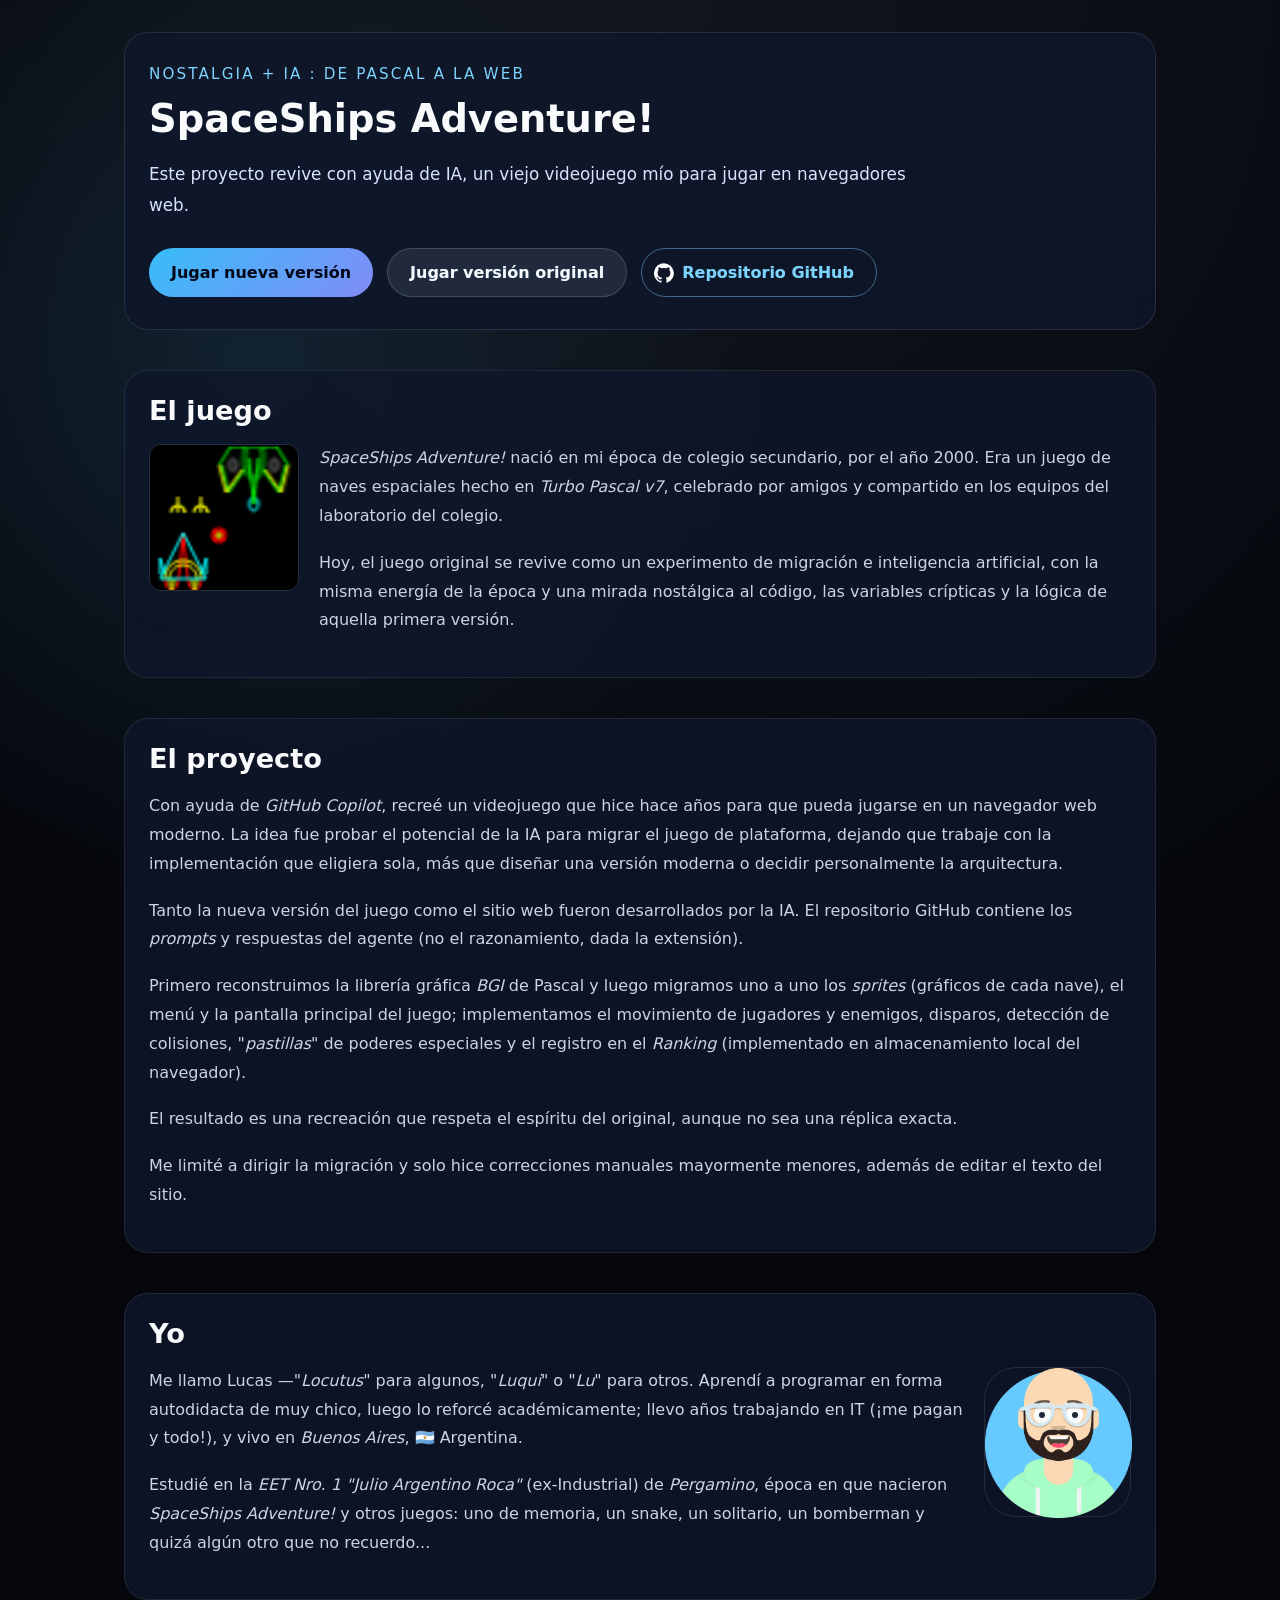
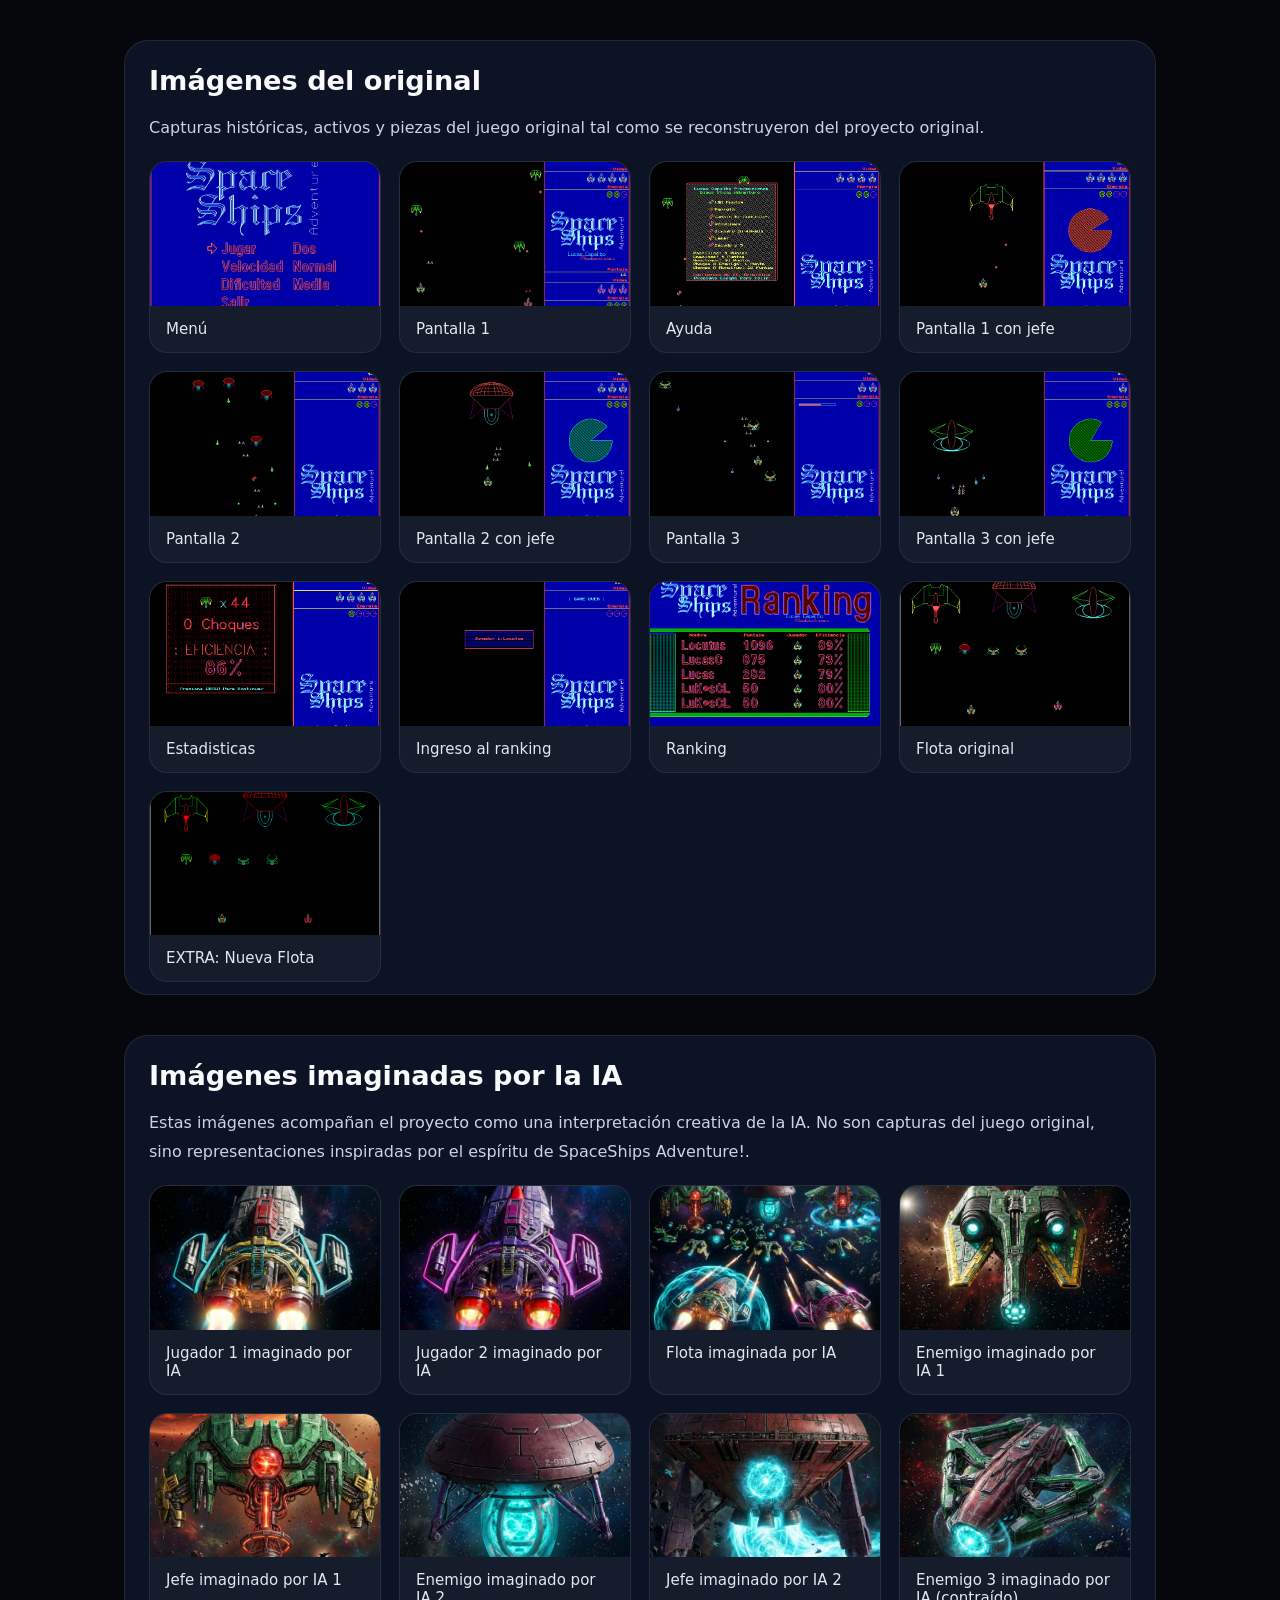
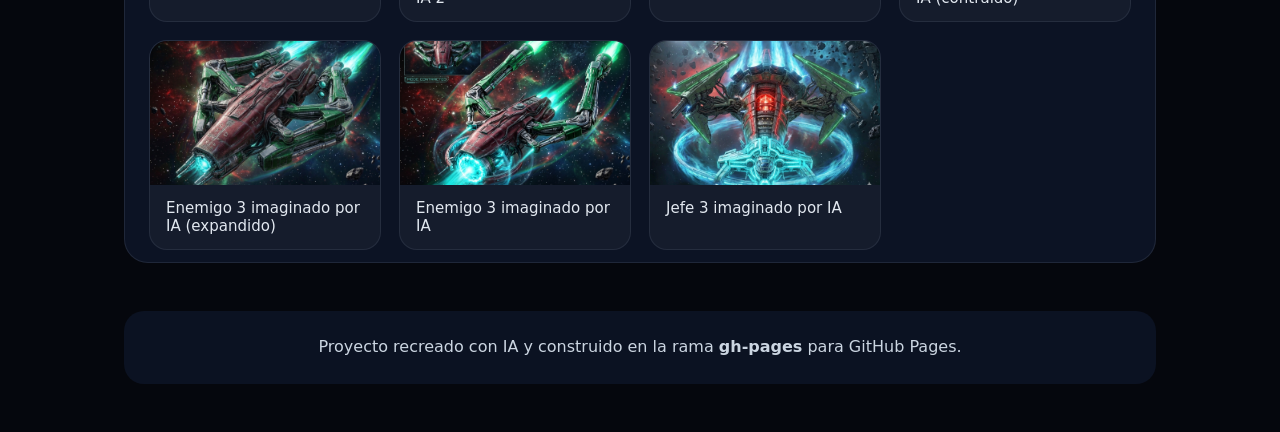
==== commit 99e6cee1: "Manual: Actualizo el arte original y galeria con capturas adecuadas" ====
--- a/index.html
+++ b/index.html
@@ -85,60 +85,62 @@
         </p>
         <div class="gallery">
           <figure>
-            <img src="original_art/000%20menu.png" alt="Menú original">
-            <figcaption>Menú original</figcaption>
-          </figure>
-          <figure>
-            <img src="original_art/000%20ranking.png" alt="Ranking original">
-            <figcaption>Pantalla de ranking original</figcaption>
-          </figure>
-          <figure>
-            <img src="original_art/000%20screen1.png" alt="Pantalla original">
-            <figcaption>Pantalla original</figcaption>
-          </figure>
-          <figure>
-            <img src="original_art/010%20all-ships-original-size.png" alt="Flota original tamaño real">
-            <figcaption>Flota original (tamaño real)</figcaption>
-          </figure>
-          <figure>
-            <img src="original_art/011%20all-ships.png" alt="Flota original">
+            <img src="original_art/000%20menu.png" alt="Menú">
+            <figcaption>Menú</figcaption>
+          </figure>
+          <figure>
+            <img src="original_art/001%20screen1.png" alt="Pantalla 1, con dos jugadores">
+            <figcaption>Pantalla 1</figcaption>
+          </figure>
+          <figure>
+            <img src="original_art/002%20help.png"
+              alt="Ayuda, referencia de 'pastillas' y puntajes. Jugador 1 a punto de tomar pastilla de velocidad">
+            <figcaption>Ayuda</figcaption>
+          </figure>
+          <figure>
+            <img src="original_art/003%20screen1 boss.png" alt="Pantalla 1 con jefe y su indicador de energía">
+            <figcaption>Pantalla 1 con jefe</figcaption>
+          </figure>
+          <figure>
+            <img src="original_art/004%20screen2.png"
+              alt="Pantalla 2, jugador con disparos angulares activos y pastilla de cambio de controles disponible">
+            <figcaption>Pantalla 2</figcaption>
+          </figure>
+          <figure>
+            <img src="original_art/005%20screen2 boss.png" alt="Pantalla 2 con jefe">
+            <figcaption>Pantalla 2 con jefe</figcaption>
+          </figure>
+          <figure>
+            <img src="original_art/006%20screen3.png"
+              alt="Pantalla 3, jugador 1 con disparos angulares y efecto de velocidad activo (con su barra temporizadora)">
+            <figcaption>Pantalla 3</figcaption>
+          </figure>
+          <figure>
+            <img src="original_art/007%20screen3 boss.png"
+              alt="Pantalla 3 con jefe, jugador 1 con escudo de protección activo">
+            <figcaption>Pantalla 3 con jefe</figcaption>
+          </figure>
+          <figure>
+            <img src="original_art/008%20eficiencia.png" alt="Estadisticas de eficiencia del jugador (al perder)">
+            <figcaption>Estadisticas</figcaption>
+          </figure>
+          <figure>
+            <img src="original_art/009%20ranking input.png" alt="Ingreso de nombre del jugador para el ranking">
+            <figcaption>Ingreso al ranking</figcaption>
+          </figure>
+          <figure>
+            <img src="original_art/010%20ranking.png" alt="Ranking (top 5)">
+            <figcaption>Ranking</figcaption>
+          </figure>
+          <figure>
+            <img src="original_art/011%20all%20original%20ships.png"
+              alt="Flota original (composición de todos los sprites de naves del juego original)">
             <figcaption>Flota original</figcaption>
           </figure>
           <figure>
-            <img src="original_art/020%20player1.png" alt="Jugador 1 original">
-            <figcaption>Jugador 1 original</figcaption>
-          </figure>
-          <figure>
-            <img src="original_art/030%20player2.png" alt="Jugador 2 original">
-            <figcaption>Jugador 2 original</figcaption>
-          </figure>
-          <figure>
-            <img src="original_art/040%20enemy1.png" alt="Enemigo original 1">
-            <figcaption>Enemigo original 1</figcaption>
-          </figure>
-          <figure>
-            <img src="original_art/050%20enemy-boss1.png" alt="Jefe original 1">
-            <figcaption>Jefe original 1</figcaption>
-          </figure>
-          <figure>
-            <img src="original_art/060%20enemy2.png" alt="Enemigo original 2">
-            <figcaption>Enemigo original 2</figcaption>
-          </figure>
-          <figure>
-            <img src="original_art/070%20enemy-boss2.png" alt="Jefe original 2">
-            <figcaption>Jefe original 2</figcaption>
-          </figure>
-          <figure>
-            <img src="original_art/080%20enemy3-collapsed.png" alt="Enemigo original 3 contraído">
-            <figcaption>Enemigo original 3 contraído</figcaption>
-          </figure>
-          <figure>
-            <img src="original_art/090%20enemy3-extended.png" alt="Enemigo original 3 extendido">
-            <figcaption>Enemigo original 3 extendido</figcaption>
-          </figure>
-          <figure>
-            <img src="original_art/100%20enemy-boss3.png" alt="Jefe original 3">
-            <figcaption>Jefe original 3</figcaption>
+            <img src="original_art/012%20all%20new%20ships.png"
+              alt="Nueva Flota (sprites de la nueva versión del juego)">
+            <figcaption>EXTRA: Nueva Flota</figcaption>
           </figure>
         </div>
       </section>
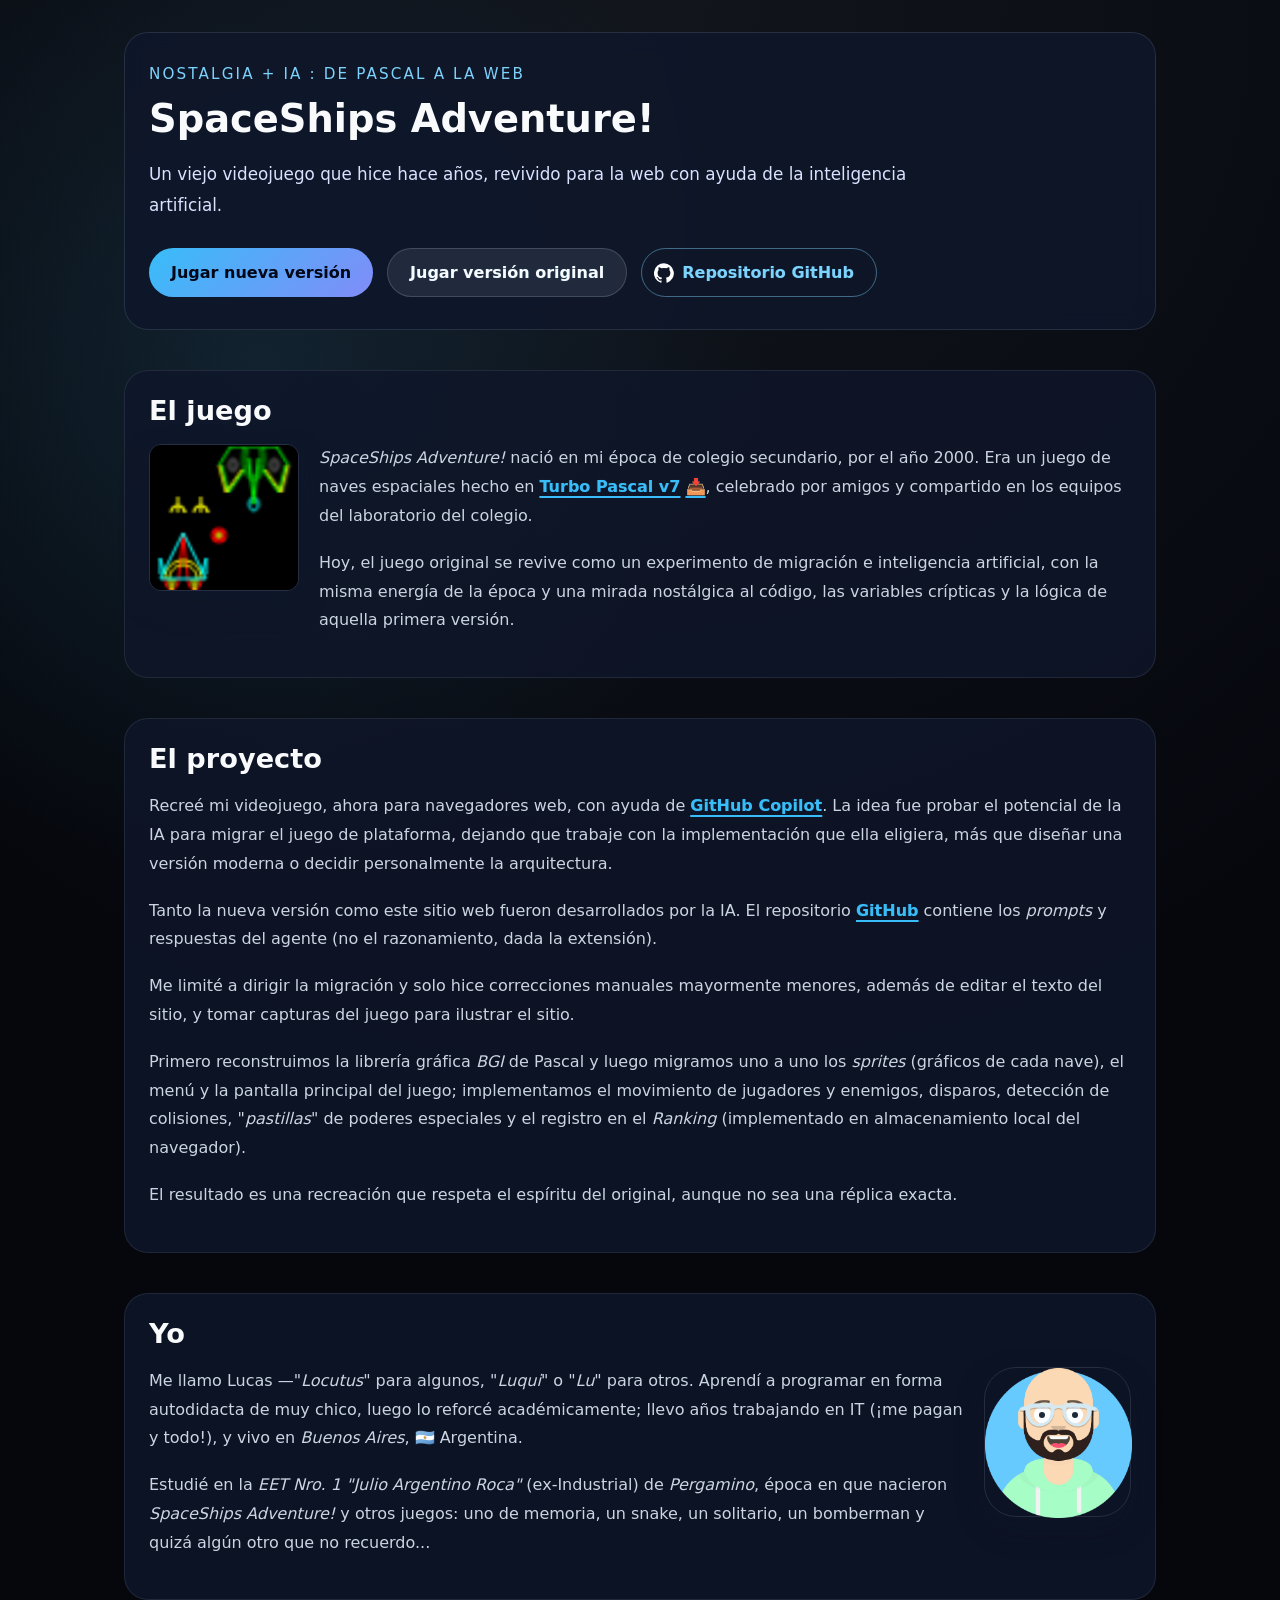
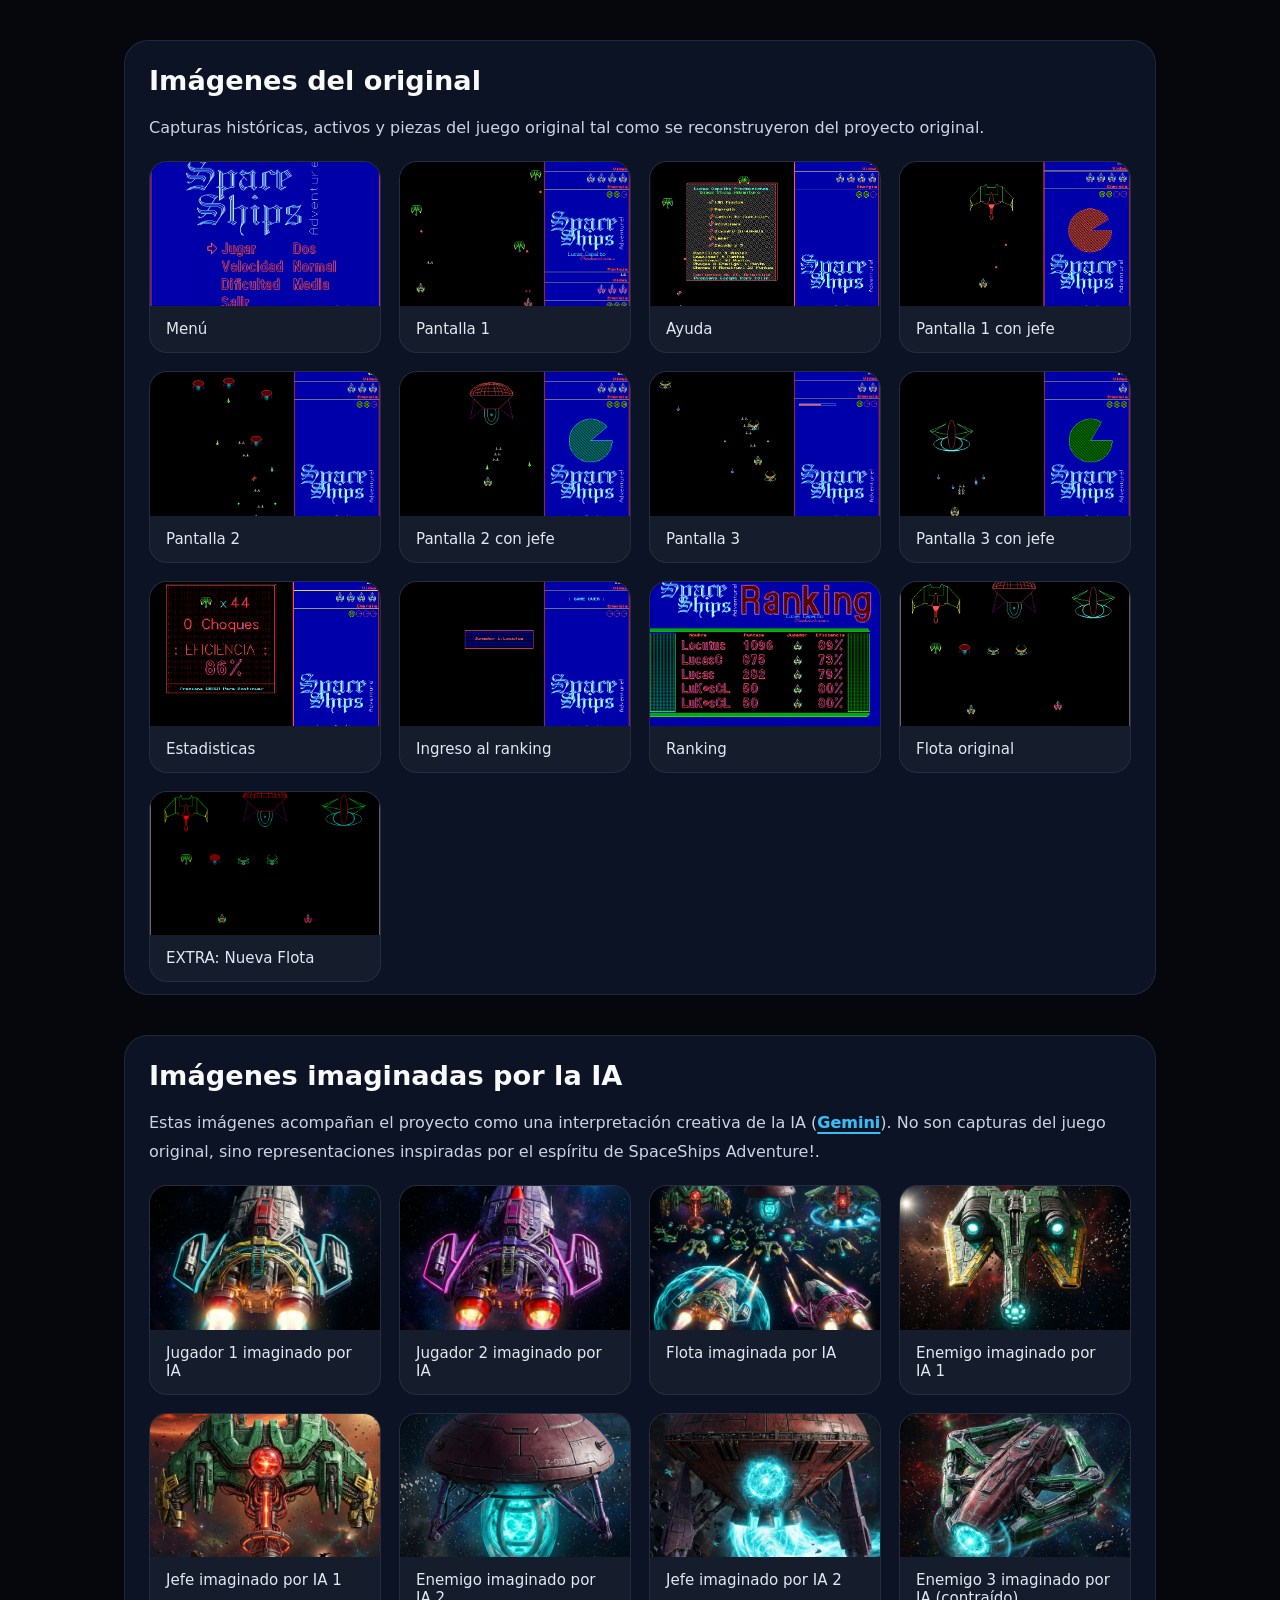
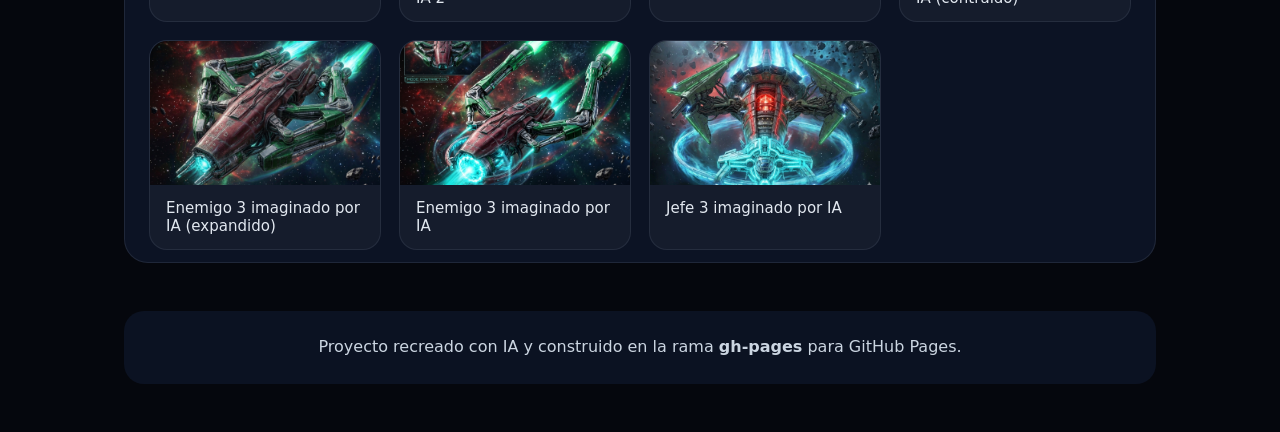
==== commit d750f189: "Manual: Edito textos del sitio." ====
--- a/index.html
+++ b/index.html
@@ -14,7 +14,8 @@
     <header class="hero">
       <p class="eyebrow">Nostalgia + IA : de Pascal a la web</p>
       <h1>SpaceShips Adventure!</h1>
-      <p class="lede">Este proyecto revive con ayuda de IA, un viejo videojuego mío para jugar en navegadores web.</p>
+      <p class="lede">Un viejo videojuego que hice hace años, revivido para la web con ayuda de la inteligencia
+        artificial.</p>
       <div class="actions">
         <a class="button primary" href="game.html">Jugar nueva versión</a>
         <a class="button secondary" href="original.html">Jugar versión original</a>
@@ -32,8 +33,9 @@
           </div>
           <div>
             <p><em>SpaceShips Adventure!</em> nació en mi época de colegio secundario, por el año 2000. Era un juego de
-              naves espaciales hecho en <em>Turbo Pascal v7</em>, celebrado por amigos y compartido en los equipos del
-              laboratorio del colegio.</p>
+              naves espaciales hecho en <a href="https://es.wikipedia.org/wiki/Turbo_Pascal" target="_blank">Turbo
+                Pascal v7</a> <a href="https://archive.org/details/tp_20240418">📥</a>, celebrado por amigos y
+              compartido en los equipos del laboratorio del colegio.</p>
             <p>Hoy, el juego original se revive como un experimento de migración e inteligencia artificial, con la misma
               energía de la época y una mirada nostálgica al código, las variables crípticas y la lógica de aquella
               primera versión.</p>
@@ -43,20 +45,21 @@
 
       <section>
         <h2>El proyecto</h2>
-        <p>Con ayuda de <em>GitHub Copilot</em>, recreé un videojuego que hice hace años para que pueda jugarse en un
-          navegador web moderno. La idea fue probar el potencial de la IA para migrar el juego de plataforma, dejando
-          que trabaje con la implementación que eligiera sola, más que diseñar una versión
-          moderna o decidir personalmente la arquitectura. </p>
-        <p>Tanto la nueva versión del juego como el sitio web fueron desarrollados por la IA. El repositorio GitHub
+        <p>Recreé mi videojuego, ahora para navegadores web, con ayuda de <a href="https://github.com/features/copilot"
+            target="_blank">GitHub Copilot</a>. La idea fue probar el potencial de la IA para migrar el juego de
+          plataforma, dejando que trabaje con la implementación que ella eligiera, más que diseñar una versión
+          moderna o decidir personalmente la arquitectura.</p>
+        <p>Tanto la nueva versión como este sitio web fueron desarrollados por la IA. El repositorio <a
+            href="https://github.com/lcapalbo/spaceships" target="_blank" rel="noreferrer">GitHub</a>
           contiene los <em>prompts</em> y respuestas del agente (no el razonamiento, dada la extensión).</p>
+        <p>Me limité a dirigir la migración y solo hice correcciones manuales mayormente menores, además de editar el
+          texto del sitio, y tomar capturas del juego para ilustrar el sitio.</p>
         <p>Primero reconstruimos la librería gráfica <em>BGI</em> de Pascal y luego migramos uno a uno los
           <em>sprites</em> (gráficos de cada nave), el menú y la pantalla principal del juego; implementamos el
           movimiento de jugadores y enemigos, disparos, detección de colisiones, "<em>pastillas</em>" de poderes
           especiales y el registro en el <em>Ranking</em> (implementado en almacenamiento local del navegador).
         </p>
         <p>El resultado es una recreación que respeta el espíritu del original, aunque no sea una réplica exacta.</p>
-        <p>Me limité a dirigir la migración y solo hice correcciones manuales mayormente menores, además de editar el
-          texto del sitio.</p>
       </section>
 
       <section class="about-me-section">
@@ -147,7 +150,8 @@
 
       <section class="gallery-section">
         <h2>Imágenes imaginadas por la IA</h2>
-        <p>Estas imágenes acompañan el proyecto como una interpretación creativa de la IA. No son capturas del juego
+        <p>Estas imágenes acompañan el proyecto como una interpretación creativa de la IA (<a
+            href="https://gemini.google.com/" target="_blank">Gemini</a>). No son capturas del juego
           original, sino representaciones inspiradas por el espíritu de SpaceShips Adventure!.</p>
         <div class="gallery">
           <figure>
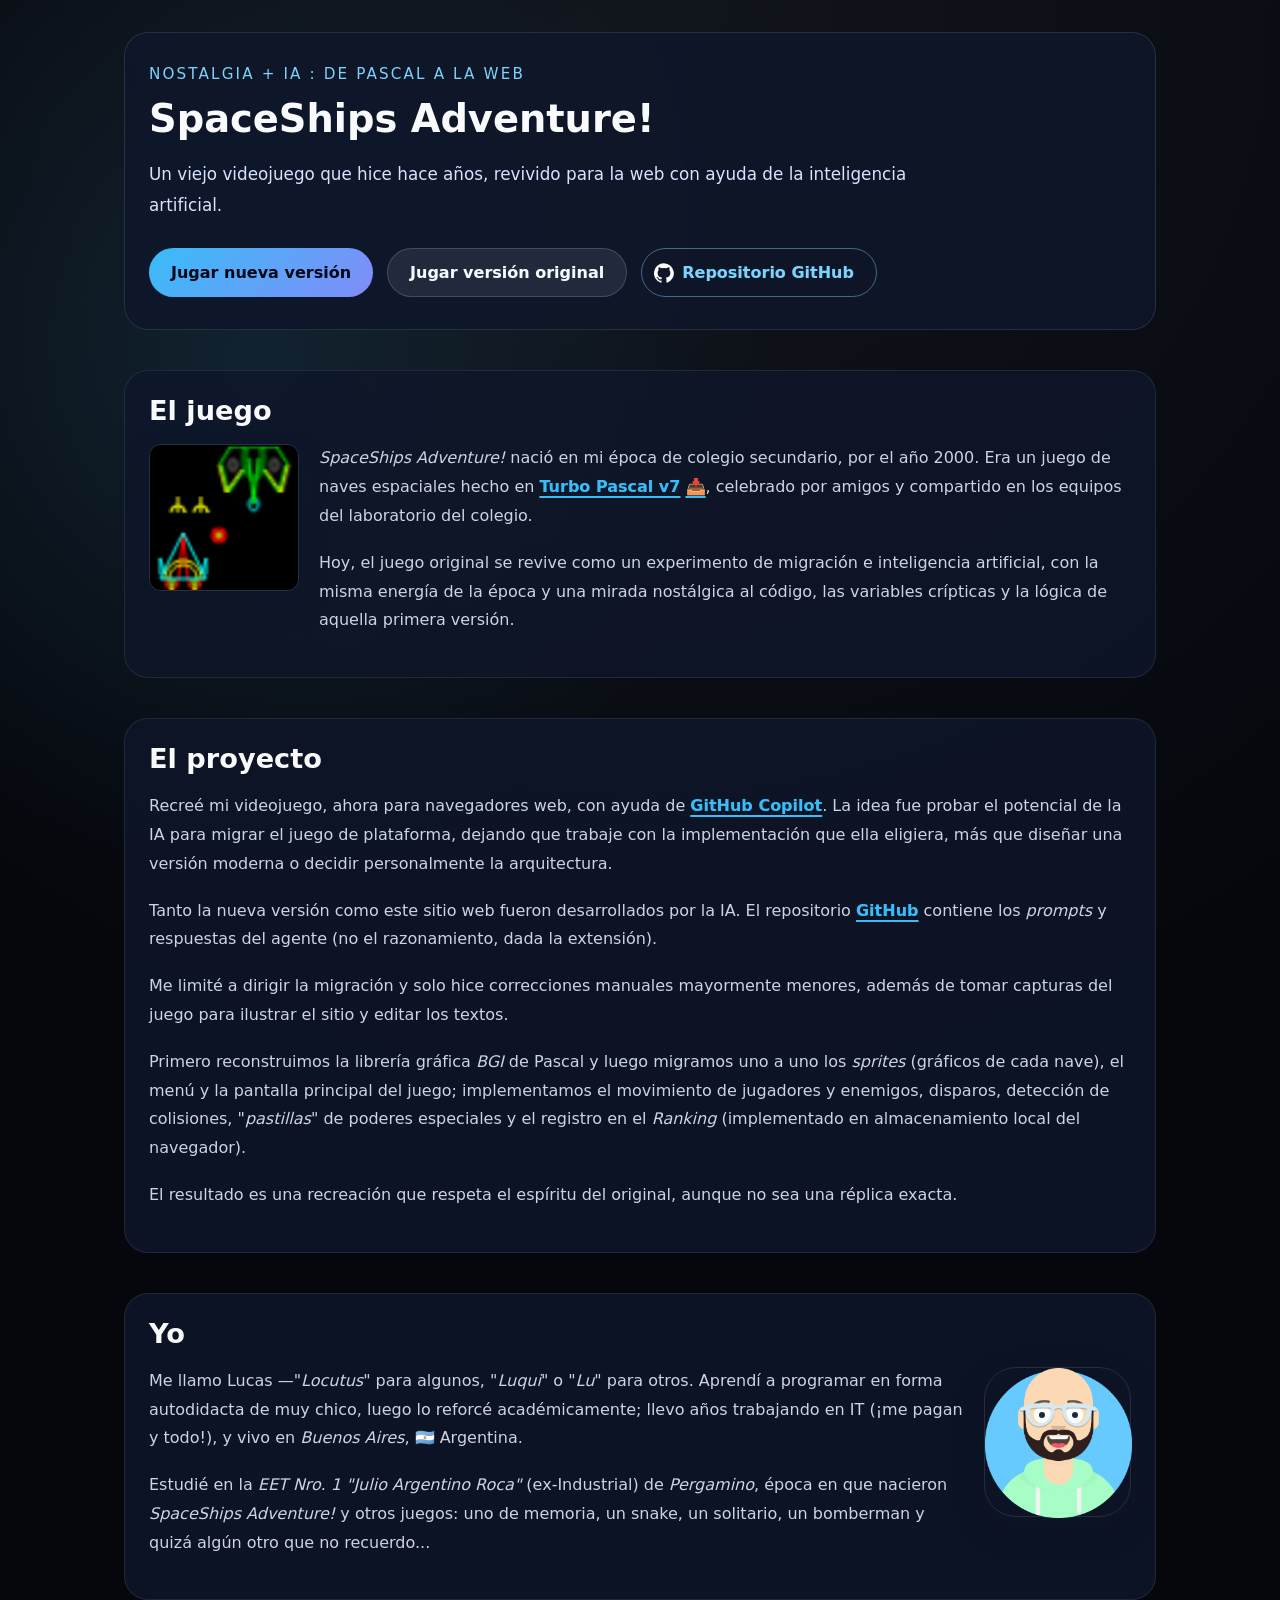
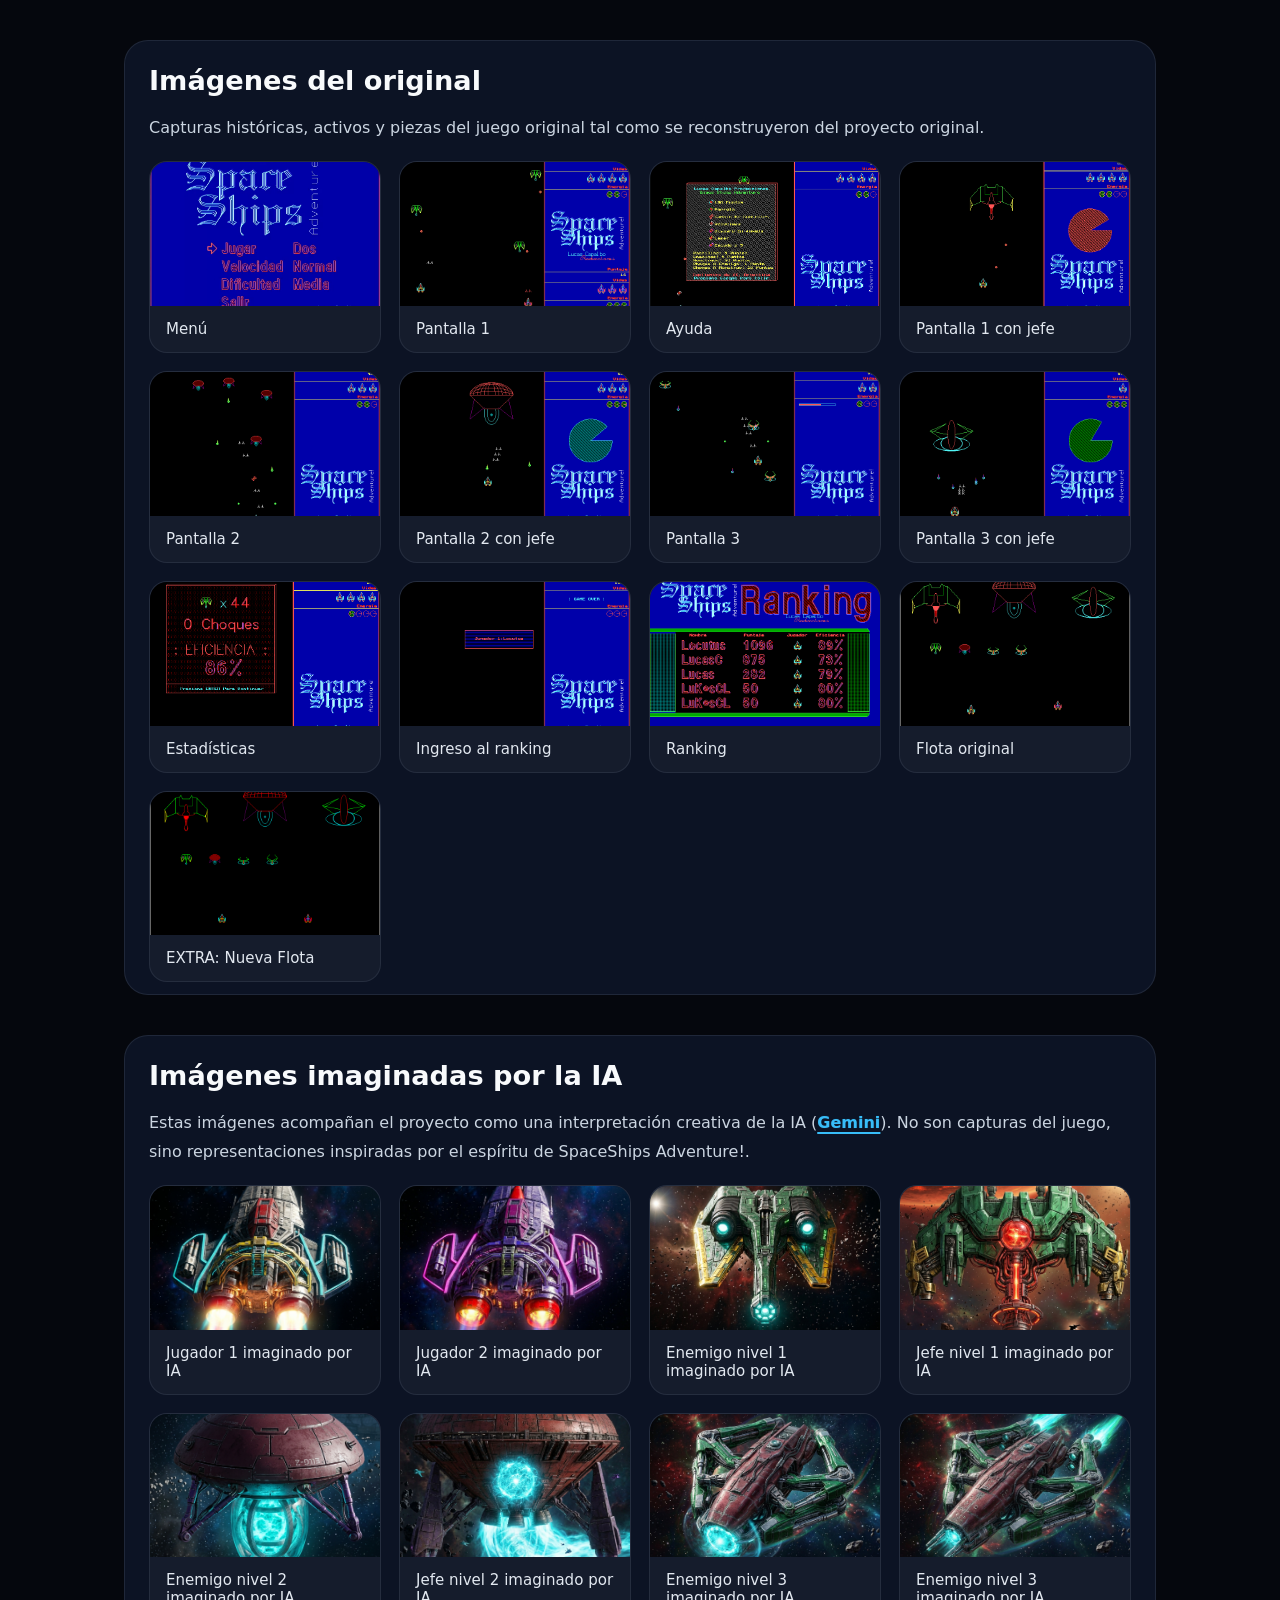
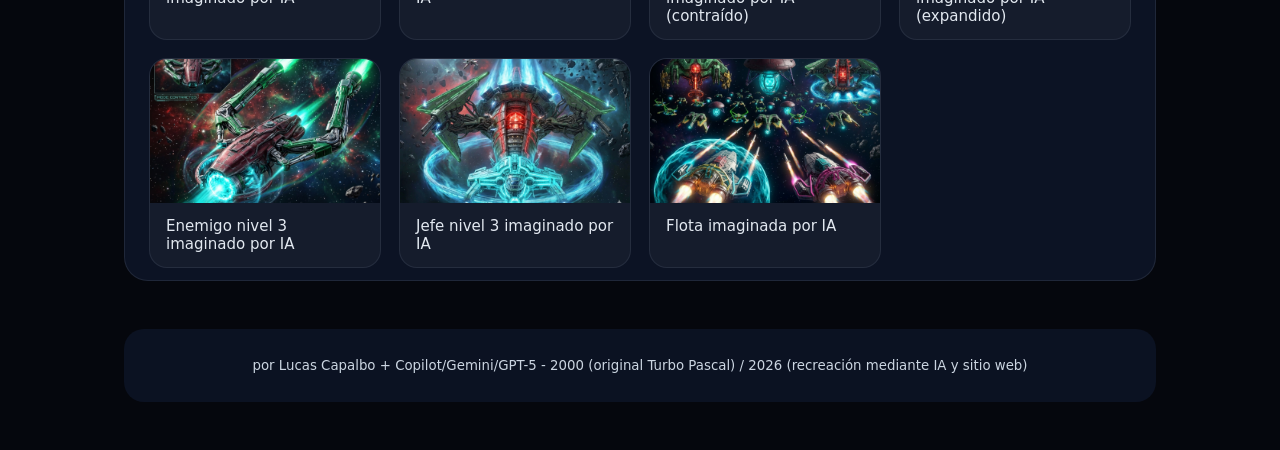
==== commit c4695e60: "Manual: Simplifico textos y secciones del sitio, agrego enlaces, botones consistentes, reordeno gale" ====
--- a/index.html
+++ b/index.html
@@ -52,8 +52,8 @@
         <p>Tanto la nueva versión como este sitio web fueron desarrollados por la IA. El repositorio <a
             href="https://github.com/lcapalbo/spaceships" target="_blank" rel="noreferrer">GitHub</a>
           contiene los <em>prompts</em> y respuestas del agente (no el razonamiento, dada la extensión).</p>
-        <p>Me limité a dirigir la migración y solo hice correcciones manuales mayormente menores, además de editar el
-          texto del sitio, y tomar capturas del juego para ilustrar el sitio.</p>
+        <p>Me limité a dirigir la migración y solo hice correcciones manuales mayormente menores, además de tomar
+          capturas del juego para ilustrar el sitio y editar los textos.</p>
         <p>Primero reconstruimos la librería gráfica <em>BGI</em> de Pascal y luego migramos uno a uno los
           <em>sprites</em> (gráficos de cada nave), el menú y la pantalla principal del juego; implementamos el
           movimiento de jugadores y enemigos, disparos, detección de colisiones, "<em>pastillas</em>" de poderes
@@ -124,8 +124,8 @@
             <figcaption>Pantalla 3 con jefe</figcaption>
           </figure>
           <figure>
-            <img src="original_art/008%20eficiencia.png" alt="Estadisticas de eficiencia del jugador (al perder)">
-            <figcaption>Estadisticas</figcaption>
+            <img src="original_art/008%20eficiencia.png" alt="Estadísticas de eficiencia del jugador (al perder)">
+            <figcaption>Estadísticas</figcaption>
           </figure>
           <figure>
             <img src="original_art/009%20ranking input.png" alt="Ingreso de nombre del jugador para el ranking">
@@ -151,8 +151,8 @@
       <section class="gallery-section">
         <h2>Imágenes imaginadas por la IA</h2>
         <p>Estas imágenes acompañan el proyecto como una interpretación creativa de la IA (<a
-            href="https://gemini.google.com/" target="_blank">Gemini</a>). No son capturas del juego
-          original, sino representaciones inspiradas por el espíritu de SpaceShips Adventure!.</p>
+            href="https://gemini.google.com/" target="_blank">Gemini</a>). No son capturas del juego, sino
+          representaciones inspiradas por el espíritu de SpaceShips Adventure!.</p>
         <div class="gallery">
           <figure>
             <img src="new_art/010%20player1.png" alt="Jugador 1 imaginado por IA">
@@ -163,47 +163,48 @@
             <figcaption>Jugador 2 imaginado por IA</figcaption>
           </figure>
           <figure>
+            <img src="new_art/030%20enemy1.png" alt="Enemigo nivel 1 imaginado por IA">
+            <figcaption>Enemigo nivel 1 imaginado por IA</figcaption>
+          </figure>
+          <figure>
+            <img src="new_art/040%20enemy-boss-1.png" alt="Jefe nivel 1 imaginado por IA">
+            <figcaption>Jefe nivel 1 imaginado por IA</figcaption>
+          </figure>
+          <figure>
+            <img src="new_art/050%20enemy2.png" alt="Enemigo nivel 2 imaginado por IA">
+            <figcaption>Enemigo nivel 2 imaginado por IA</figcaption>
+          </figure>
+          <figure>
+            <img src="new_art/060%20enemy-boss-2.png" alt="Jefe nivel 2 imaginado por IA">
+            <figcaption>Jefe nivel 2 imaginado por IA</figcaption>
+          </figure>
+          <figure>
+            <img src="new_art/070%20enemy3-contracted.png" alt="Enemigo nivel 3 imaginado por IA (contraído)">
+            <figcaption>Enemigo nivel 3 imaginado por IA (contraído)</figcaption>
+          </figure>
+          <figure>
+            <img src="new_art/071%20enemy3-expanded.png" alt="Enemigo nivel 3 imaginado por IA (expandido)">
+            <figcaption>Enemigo nivel 3 imaginado por IA (expandido)</figcaption>
+          </figure>
+          <figure>
+            <img src="new_art/072%20enemy3.png" alt="Enemigo nivel 3 imaginado por IA">
+            <figcaption>Enemigo nivel 3 imaginado por IA</figcaption>
+          </figure>
+          <figure>
+            <img src="new_art/080%20enemy-boss-3.png" alt="Jefe nivel 3 imaginado por IA">
+            <figcaption>Jefe nivel 3 imaginado por IA</figcaption>
+          </figure>
+          <figure>
             <img src="new_art/100%20flota.png" alt="Flota imaginada por IA">
             <figcaption>Flota imaginada por IA</figcaption>
           </figure>
-          <figure>
-            <img src="new_art/030%20enemy1.png" alt="Enemigo imaginado por IA 1">
-            <figcaption>Enemigo imaginado por IA 1</figcaption>
-          </figure>
-          <figure>
-            <img src="new_art/040%20enemy-boss-1.png" alt="Jefe imaginado por IA 1">
-            <figcaption>Jefe imaginado por IA 1</figcaption>
-          </figure>
-          <figure>
-            <img src="new_art/050%20enemy2.png" alt="Enemigo imaginado por IA 2">
-            <figcaption>Enemigo imaginado por IA 2</figcaption>
-          </figure>
-          <figure>
-            <img src="new_art/060%20enemy-boss-2.png" alt="Jefe imaginado por IA 2">
-            <figcaption>Jefe imaginado por IA 2</figcaption>
-          </figure>
-          <figure>
-            <img src="new_art/070%20enemy3-contracted.png" alt="Enemigo 3 imaginado por IA (contraído)">
-            <figcaption>Enemigo 3 imaginado por IA (contraído)</figcaption>
-          </figure>
-          <figure>
-            <img src="new_art/071%20enemy3-expanded.png" alt="Enemigo 3 imaginado por IA (expandido)">
-            <figcaption>Enemigo 3 imaginado por IA (expandido)</figcaption>
-          </figure>
-          <figure>
-            <img src="new_art/072%20enemy3.png" alt="Enemigo 3 imaginado por IA">
-            <figcaption>Enemigo 3 imaginado por IA</figcaption>
-          </figure>
-          <figure>
-            <img src="new_art/080%20enemy-boss-3.png" alt="Jefe 3 imaginado por IA">
-            <figcaption>Jefe 3 imaginado por IA</figcaption>
-          </figure>
         </div>
       </section>
     </main>
 
     <footer>
-      <p>Proyecto recreado con IA y construido en la rama <strong>gh-pages</strong> para GitHub Pages.</p>
+      <p><small>por Lucas Capalbo + Copilot/Gemini/GPT-5 - 2000 (original Turbo Pascal) / 2026 (recreación mediante IA y
+          sitio web)</small></p>
     </footer>
   </div>
 
